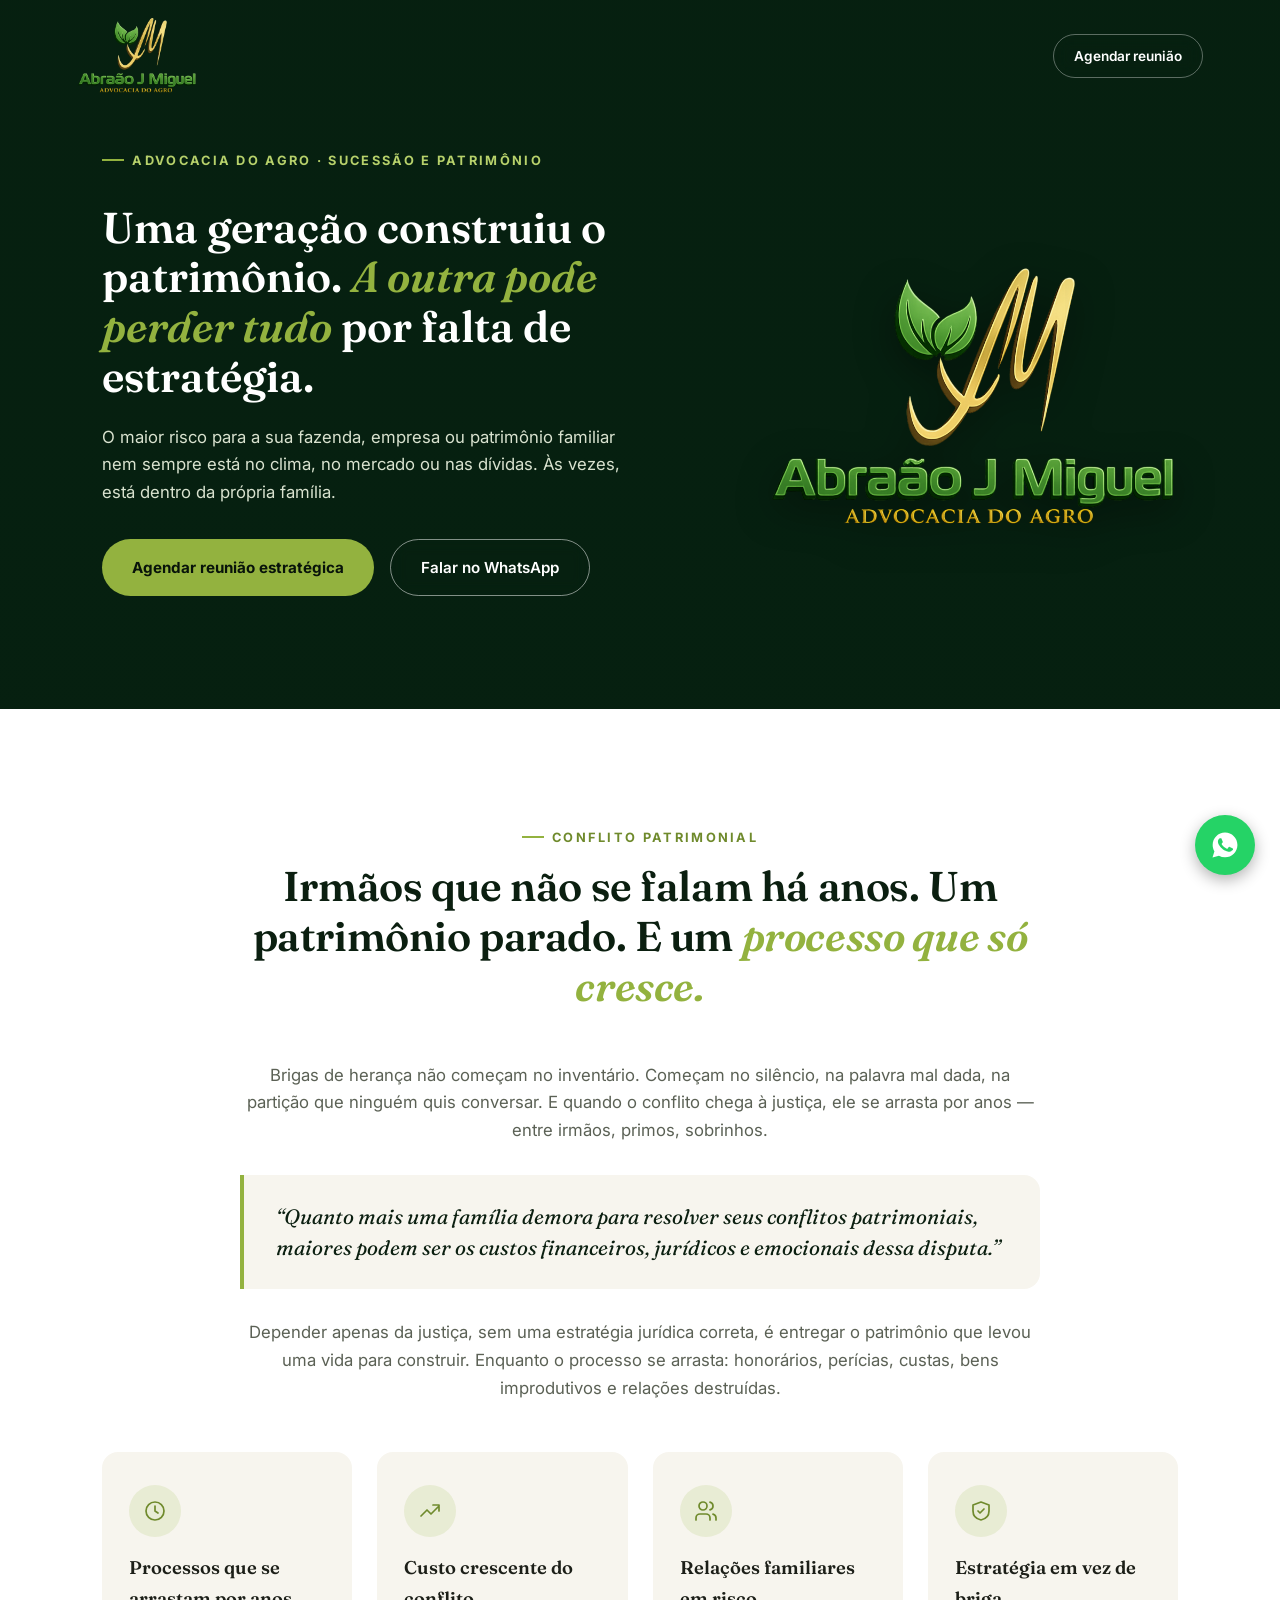
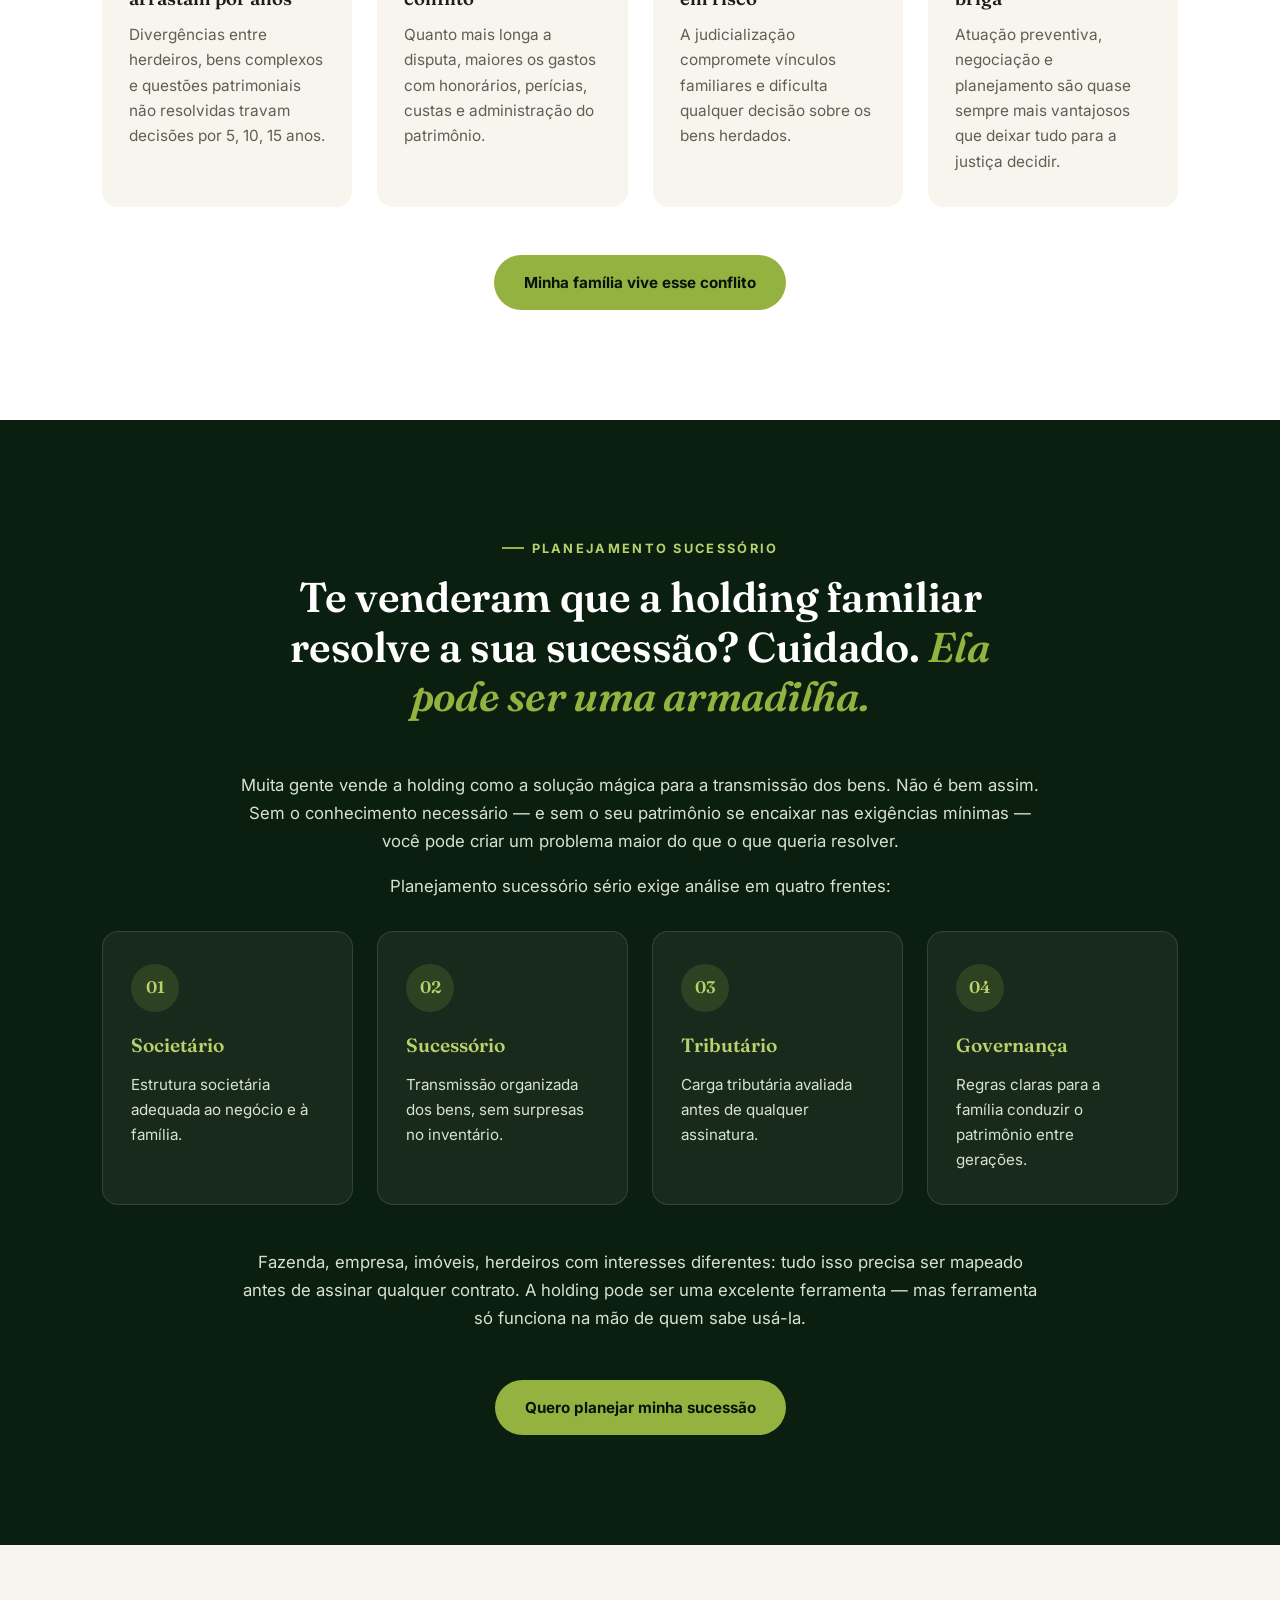
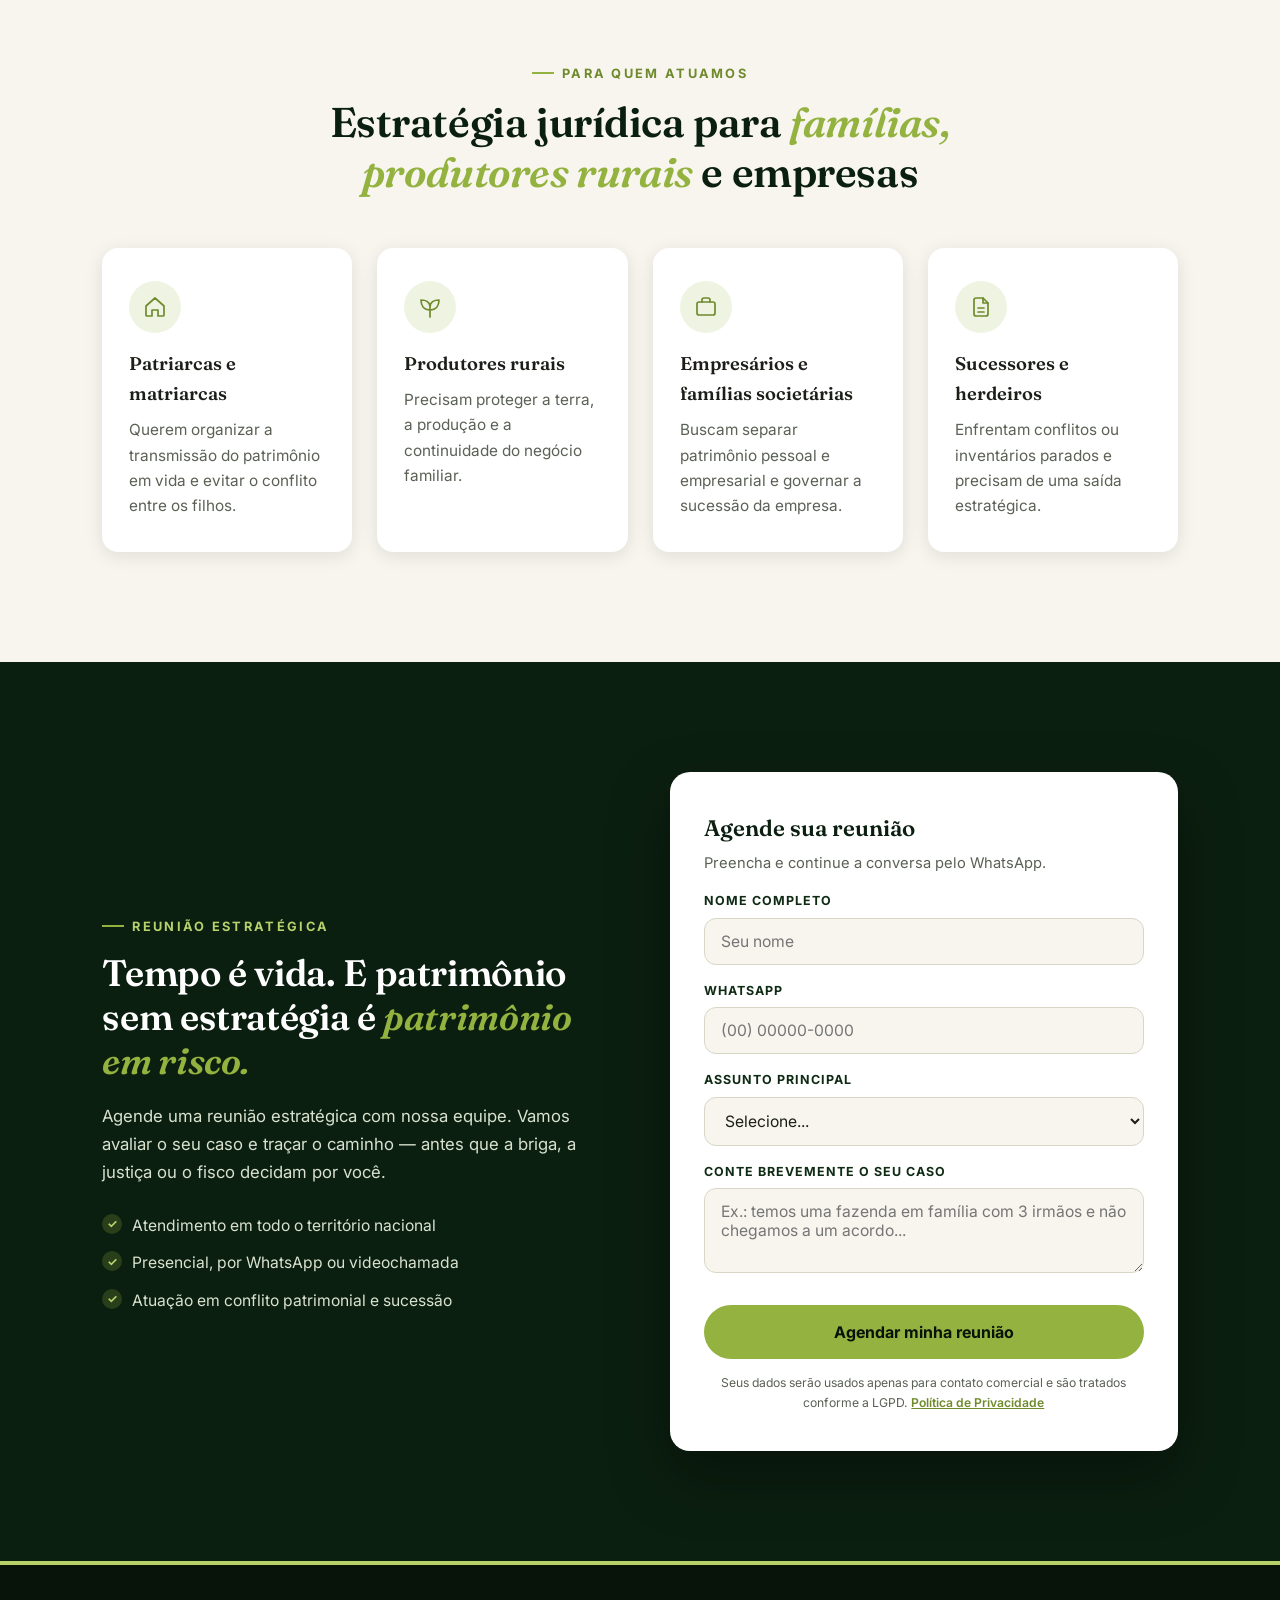
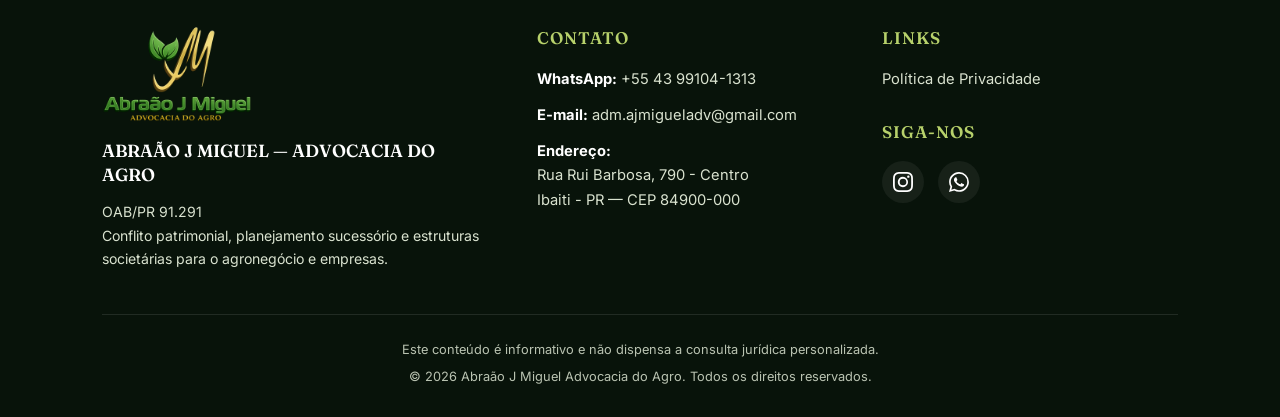
==== index.html @ f582485f "Rename landing.html to index.html" ====
<!DOCTYPE html>
<html lang="pt-BR">

<head>
    <meta charset="UTF-8">
    <meta name="viewport" content="width=device-width, initial-scale=1.0">

    <title>Abraão J Miguel - Advocacia do Agro | Conflito Patrimonial e Planejamento Sucessório</title>

    <meta name="description"
        content="Abraão J Miguel - Advocacia do Agro: conflitos patrimoniais e planejamento sucessório com estratégia jurídica. OAB/PR 91.291. Agende uma reunião: WhatsApp +55 43 99104-1313.">

    <link rel="icon" href="Imagens/Logo.png" type="image/png">

    <!-- Marca a página como "com JS" antes de renderizar (ativa as animações de reveal) -->
    <script>document.documentElement.classList.add('js');</script>

    <!-- Fontes (Fraunces para títulos, Inter para o corpo) -->
    <link rel="preconnect" href="https://fonts.googleapis.com">
    <link rel="preconnect" href="https://fonts.gstatic.com" crossorigin>
    <link
        href="https://fonts.googleapis.com/css2?family=Fraunces:opsz,wght@9..144,400;9..144,500;9..144,600;9..144,700&family=Inter:wght@400;500;600;700&display=swap"
        rel="stylesheet">

    <link rel="stylesheet" href="style-landing.css">

    <!-- TODO (tráfego pago): colar aqui o código do Google Tag Manager / Meta Pixel / Google Ads -->
</head>

<body>

    <!-- ============================================================
         CABEÇALHO — só logo + CTA (sem menu, para não dispersar o lead)
    ============================================================= -->
    <header class="cabecalho-site">
        <img src="Imagens/Logo.png" alt="Logo Abraão J Miguel Advocacia do Agro" class="logo-escritorio">
        <a href="#agendar" class="botao-cabecalho" data-evento="cta_header">Agendar reunião</a>
    </header>


    <!-- ============================================================
         HERO
    ============================================================= -->
    <section class="hero-principal" id="inicio">

        <video class="video-fundo" autoplay muted loop playsinline>
            <source src="Videos/fundo.mp4" type="video/mp4">
        </video>

        <div class="overlay-hero"></div>

        <div class="grade-hero">

            <div class="conteudo-hero revelar">
                <span class="etiqueta-secao">Advocacia do Agro · Sucessão e patrimônio</span>

                <h1>Uma geração construiu o patrimônio. <span class="destaque-oliva">A outra pode perder tudo</span>
                    por falta de estratégia.</h1>

                <p>
                    O maior risco para a sua fazenda, empresa ou patrimônio familiar nem sempre está no clima, no
                    mercado ou nas dívidas. Às vezes, está dentro da própria família.
                </p>

                <div class="botoes-hero">
                    <a href="#agendar" class="botao-principal" data-evento="cta_hero">Agendar reunião estratégica</a>
                    <a href="https://wa.me/5543991041313?text=Ol%C3%A1!%20Quero%20agendar%20uma%20reuni%C3%A3o%20sobre%20planejamento%20patrimonial."
                        class="botao-secundario" target="_blank" rel="noopener noreferrer"
                        data-evento="whatsapp_hero">Falar no WhatsApp</a>
                </div>
            </div>

            <div class="logo-hero-container revelar">
                <img src="Imagens/Logo.png" alt="Logo Abraão J Miguel Advocacia do Agro" class="logo-hero-grande">
            </div>

        </div>

    </section>


    <!-- ============================================================
         SEÇÃO 1 — CONFLITO PATRIMONIAL
    ============================================================= -->
    <section class="secao-conflito" id="conflito">

        <div class="cabecalho-secao revelar">
            <span class="etiqueta-secao">Conflito patrimonial</span>
            <h2>Irmãos que não se falam há anos. Um patrimônio parado. E um <span class="destaque-oliva">processo que só
                    cresce.</span></h2>
        </div>

        <div class="texto-secao revelar">
            <p>
                Brigas de herança não começam no inventário. Começam no silêncio, na palavra mal dada, na partição que
                ninguém quis conversar. E quando o conflito chega à justiça, ele se arrasta por anos — entre irmãos,
                primos, sobrinhos.
            </p>
        </div>

        <blockquote class="citacao-destaque revelar">
            “Quanto mais uma família demora para resolver seus conflitos patrimoniais, maiores podem ser os custos
            financeiros, jurídicos e emocionais dessa disputa.”
        </blockquote>

        <div class="texto-secao revelar">
            <p>
                Depender apenas da justiça, sem uma estratégia jurídica correta, é entregar o patrimônio que levou uma
                vida para construir. Enquanto o processo se arrasta: honorários, perícias, custas, bens improdutivos e
                relações destruídas.
            </p>
        </div>

        <div class="grade-pontos-impacto revelar">

            <div class="ponto-impacto">
                <span class="icone-ponto">
                    <svg viewBox="0 0 24 24" fill="none" stroke="currentColor" stroke-width="1.7" stroke-linecap="round"
                        stroke-linejoin="round">
                        <circle cx="12" cy="12" r="9" />
                        <path d="M12 7v5l3 2" />
                    </svg>
                </span>
                <h3>Processos que se arrastam por anos</h3>
                <p>Divergências entre herdeiros, bens complexos e questões patrimoniais não resolvidas travam decisões
                    por 5, 10, 15 anos.</p>
            </div>

            <div class="ponto-impacto">
                <span class="icone-ponto">
                    <svg viewBox="0 0 24 24" fill="none" stroke="currentColor" stroke-width="1.7" stroke-linecap="round"
                        stroke-linejoin="round">
                        <path d="M3 17 9 11l4 4 8-8M15 6h6v6" />
                    </svg>
                </span>
                <h3>Custo crescente do conflito</h3>
                <p>Quanto mais longa a disputa, maiores os gastos com honorários, perícias, custas e administração do
                    patrimônio.</p>
            </div>

            <div class="ponto-impacto">
                <span class="icone-ponto">
                    <svg viewBox="0 0 24 24" fill="none" stroke="currentColor" stroke-width="1.7" stroke-linecap="round"
                        stroke-linejoin="round">
                        <path d="M16 21v-2a4 4 0 0 0-4-4H6a4 4 0 0 0-4 4v2" />
                        <circle cx="9" cy="7" r="4" />
                        <path d="M22 21v-2a4 4 0 0 0-3-3.87M16 3.13a4 4 0 0 1 0 7.75" />
                    </svg>
                </span>
                <h3>Relações familiares em risco</h3>
                <p>A judicialização compromete vínculos familiares e dificulta qualquer decisão sobre os bens
                    herdados.</p>
            </div>

            <div class="ponto-impacto">
                <span class="icone-ponto">
                    <svg viewBox="0 0 24 24" fill="none" stroke="currentColor" stroke-width="1.7" stroke-linecap="round"
                        stroke-linejoin="round">
                        <path d="M12 3 4 6v6c0 5 3.5 8 8 9 4.5-1 8-4 8-9V6z" />
                        <path d="m9 12 2 2 4-4" />
                    </svg>
                </span>
                <h3>Estratégia em vez de briga</h3>
                <p>Atuação preventiva, negociação e planejamento são quase sempre mais vantajosos que deixar tudo para
                    a justiça decidir.</p>
            </div>

        </div>

        <div class="acao-centralizada revelar">
            <a href="#agendar" class="botao-principal" data-evento="cta_conflito">Minha família vive esse conflito</a>
        </div>

    </section>


    <!-- ============================================================
         SEÇÃO 2 — PLANEJAMENTO SUCESSÓRIO
    ============================================================= -->
    <section class="secao-diferenciais" id="sucessorio">

        <div class="cabecalho-secao revelar">
            <span class="etiqueta-secao">Planejamento sucessório</span>
            <h2>Te venderam que a holding familiar resolve a sua sucessão? Cuidado. <span
                    class="destaque-oliva">Ela pode ser uma armadilha.</span></h2>
        </div>

        <div class="texto-secao revelar">
            <p>
                Muita gente vende a holding como a solução mágica para a transmissão dos bens. Não é bem assim. Sem o
                conhecimento necessário — e sem o seu patrimônio se encaixar nas exigências mínimas — você pode criar
                um problema maior do que o que queria resolver.
            </p>
            <p>Planejamento sucessório sério exige análise em quatro frentes:</p>
        </div>

        <div class="grade-diferenciais revelar">
            <div class="cartao-diferencial">
                <div class="numero-pilar">01</div>
                <h3>Societário</h3>
                <p>Estrutura societária adequada ao negócio e à família.</p>
            </div>
            <div class="cartao-diferencial">
                <div class="numero-pilar">02</div>
                <h3>Sucessório</h3>
                <p>Transmissão organizada dos bens, sem surpresas no inventário.</p>
            </div>
            <div class="cartao-diferencial">
                <div class="numero-pilar">03</div>
                <h3>Tributário</h3>
                <p>Carga tributária avaliada antes de qualquer assinatura.</p>
            </div>
            <div class="cartao-diferencial">
                <div class="numero-pilar">04</div>
                <h3>Governança</h3>
                <p>Regras claras para a família conduzir o patrimônio entre gerações.</p>
            </div>
        </div>

        <p class="fechamento-secao revelar">
            Fazenda, empresa, imóveis, herdeiros com interesses diferentes: tudo isso precisa ser mapeado antes de
            assinar qualquer contrato. A holding pode ser uma excelente ferramenta — mas ferramenta só funciona na mão
            de quem sabe usá-la.
        </p>

        <div class="acao-centralizada revelar">
            <a href="#agendar" class="botao-principal" data-evento="cta_sucessorio">Quero planejar minha sucessão</a>
        </div>

    </section>


    <!-- ============================================================
         SEÇÃO 3 — PARA QUEM ATUAMOS
    ============================================================= -->
    <section class="secao-publico" id="para-quem">

        <div class="cabecalho-secao revelar">
            <span class="etiqueta-secao">Para quem atuamos</span>
            <h2>Estratégia jurídica para <span class="destaque-oliva">famílias, produtores rurais</span> e empresas</h2>
        </div>

        <div class="grade-pontos-impacto revelar" style="margin-top:0">

            <div class="ponto-impacto">
                <span class="icone-ponto">
                    <svg viewBox="0 0 24 24" fill="none" stroke="currentColor" stroke-width="1.7" stroke-linecap="round"
                        stroke-linejoin="round">
                        <path d="m3 11 9-8 9 8v9a1 1 0 0 1-1 1h-5v-6h-6v6H4a1 1 0 0 1-1-1z" />
                    </svg>
                </span>
                <h3>Patriarcas e matriarcas</h3>
                <p>Querem organizar a transmissão do patrimônio em vida e evitar o conflito entre os filhos.</p>
            </div>

            <div class="ponto-impacto">
                <span class="icone-ponto">
                    <svg viewBox="0 0 24 24" fill="none" stroke="currentColor" stroke-width="1.7" stroke-linecap="round"
                        stroke-linejoin="round">
                        <path d="M12 22V12M12 12C12 7 8 5 3 5c0 6 3 10 9 10Zm0 0c0-5 4-7 9-7 0 6-3 10-9 10Z" />
                    </svg>
                </span>
                <h3>Produtores rurais</h3>
                <p>Precisam proteger a terra, a produção e a continuidade do negócio familiar.</p>
            </div>

            <div class="ponto-impacto">
                <span class="icone-ponto">
                    <svg viewBox="0 0 24 24" fill="none" stroke="currentColor" stroke-width="1.7" stroke-linecap="round"
                        stroke-linejoin="round">
                        <rect x="3" y="7" width="18" height="13" rx="2" />
                        <path d="M8 7V5a2 2 0 0 1 2-2h4a2 2 0 0 1 2 2v2" />
                    </svg>
                </span>
                <h3>Empresários e famílias societárias</h3>
                <p>Buscam separar patrimônio pessoal e empresarial e governar a sucessão da empresa.</p>
            </div>

            <div class="ponto-impacto">
                <span class="icone-ponto">
                    <svg viewBox="0 0 24 24" fill="none" stroke="currentColor" stroke-width="1.7" stroke-linecap="round"
                        stroke-linejoin="round">
                        <path d="M14 3H7a2 2 0 0 0-2 2v14a2 2 0 0 0 2 2h10a2 2 0 0 0 2-2V8z" />
                        <path d="M14 3v5h5M9 13h6M9 17h6" />
                    </svg>
                </span>
                <h3>Sucessores e herdeiros</h3>
                <p>Enfrentam conflitos ou inventários parados e precisam de uma saída estratégica.</p>
            </div>

        </div>

    </section>


    <!-- ============================================================
         SEÇÃO 4 — FORMULÁRIO / CTA FINAL
    ============================================================= -->
    <section class="secao-cta-final" id="agendar">

        <div class="grade-contato">

            <div class="texto-contato revelar">
                <span class="etiqueta-secao">Reunião estratégica</span>
                <h2>Tempo é vida. E patrimônio sem estratégia é <span class="destaque-oliva">patrimônio em
                        risco.</span></h2>
                <p>
                    Agende uma reunião estratégica com nossa equipe. Vamos avaliar o seu caso e traçar o caminho —
                    antes que a briga, a justiça ou o fisco decidam por você.
                </p>
                <ul class="lista-garantias">
                    <li>Atendimento em todo o território nacional</li>
                    <li>Presencial, por WhatsApp ou videochamada</li>
                    <li>Atuação em conflito patrimonial e sucessão</li>
                </ul>
            </div>

            <form class="formulario-contato revelar" id="formularioContato" novalidate>
                <h3>Agende sua reunião</h3>
                <p class="subtitulo-form">Preencha e continue a conversa pelo WhatsApp.</p>

                <label for="nome">Nome completo</label>
                <input type="text" id="nome" name="nome" placeholder="Seu nome" autocomplete="name" required>

                <label for="tel">WhatsApp</label>
                <input type="tel" id="tel" name="telefone" placeholder="(00) 00000-0000" autocomplete="tel"
                    inputmode="tel" required>

                <label for="tema">Assunto principal</label>
                <select id="tema" name="tema" required>
                    <option value="">Selecione...</option>
                    <option>Conflito patrimonial / herança</option>
                    <option>Planejamento sucessório</option>
                    <option>Inventário em andamento</option>
                    <option>Holdings e estrutura societária</option>
                    <option>Outro</option>
                </select>

                <label for="msg">Conte brevemente o seu caso</label>
                <textarea id="msg" name="mensagem" rows="3"
                    placeholder="Ex.: temos uma fazenda em família com 3 irmãos e não chegamos a um acordo..."></textarea>

                <button type="submit" class="botao-principal" data-evento="envio_formulario">Agendar minha
                    reunião</button>

                <p class="aviso-lgpd">
                    Seus dados serão usados apenas para contato comercial e são tratados conforme a LGPD.
                    <a href="politica-privacidade.html">Política de Privacidade</a>
                </p>
            </form>

        </div>

    </section>


    <!-- ============================================================
         BOTÃO FLUTUANTE DO WHATSAPP
    ============================================================= -->
    <a href="https://wa.me/5543991041313?text=Ol%C3%A1!%20Quero%20agendar%20uma%20reuni%C3%A3o%20sobre%20planejamento%20patrimonial."
        class="botao-whatsapp-flutuante" aria-label="Falar no WhatsApp" target="_blank" rel="noopener"
        data-evento="whatsapp_flutuante">
        <svg viewBox="0 0 24 24" fill="#ffffff">
            <path
                d="M12.04 2C6.58 2 2.13 6.45 2.13 11.91c0 1.87.52 3.62 1.42 5.12L2 22l5.14-1.5a9.9 9.9 0 0 0 4.9 1.3h.01c5.46 0 9.9-4.45 9.9-9.9C21.96 6.45 17.5 2 12.04 2Zm5.8 14.02c-.24.68-1.4 1.3-1.94 1.38-.5.08-1.12.11-1.8-.11-.42-.13-.96-.31-1.65-.6-2.9-1.25-4.8-4.15-4.94-4.35-.15-.2-1.18-1.57-1.18-3 0-1.42.75-2.11 1.02-2.4.26-.28.57-.35.76-.35.19 0 .38 0 .55.01.18.01.42-.07.65.5.24.6.82 2.06.9 2.2.07.15.12.32.02.51-.1.19-.15.31-.29.48-.15.17-.31.38-.44.51-.15.15-.3.31-.13.6.17.3.77 1.27 1.66 2.06 1.14 1.02 2.1 1.34 2.4 1.49.3.15.48.13.66-.05.18-.19.77-.9.98-1.21.2-.31.41-.26.68-.16.28.1 1.77.83 2.07.99.3.15.5.23.57.36.08.13.08.75-.16 1.44Z" />
        </svg>
    </a>


    <!-- ============================================================
         RODAPÉ — colunas inspiradas no site principal.
         Textos originais da landing page mantidos sem alteração.
    ============================================================= -->
    <footer class="rodape-site">
        <div class="rodape-container">

            <!-- Coluna 1: Marca + texto institucional (conteúdo original) -->
            <div class="rodape-coluna marca-rodape">
                <img src="Imagens/Logo.png" alt="Logo Abraão J Miguel Advocacia do Agro" class="logo-rodape">
                <span class="nome-escritorio">ABRAÃO J MIGUEL — ADVOCACIA DO AGRO</span>
                <p class="direitos">
                    OAB/PR 91.291<br>
                    Conflito patrimonial, planejamento sucessório e estruturas societárias para o agronegócio e
                    empresas.
                </p>
            </div>

            <!-- Coluna 2: Contato -->
            <div class="rodape-coluna contato-rodape">
                <h3 class="titulo-coluna">Contato</h3>
                <ul class="lista-contato">
                    <li>
                        <strong>WhatsApp:</strong>
                        <a href="https://wa.me/5543991041313?text=Ol%C3%A1!%20Quero%20agendar%20uma%20reuni%C3%A3o%20sobre%20planejamento%20patrimonial."
                            target="_blank" rel="noopener">+55 43 99104-1313</a>
                    </li>
                    <li>
                        <strong>E-mail:</strong>
                        <a href="mailto:adm.ajmigueladv@gmail.com">adm.ajmigueladv@gmail.com</a>
                    </li>
                    <li class="endereco-texto">
                        <strong>Endereço:</strong><br>
                        Rua Rui Barbosa, 790 - Centro<br>Ibaiti - PR — CEP 84900-000
                    </li>
                </ul>
            </div>

            <!-- Coluna 3: Links e redes -->
            <div class="rodape-coluna links-redes-rodape">
                <h3 class="titulo-coluna">Links</h3>
                <div class="links-institucionais-rodape">
                    <a href="politica-privacidade.html">Política de Privacidade</a>
                </div>

                <h3 class="titulo-coluna mt-redes">Siga-nos</h3>
                <div class="redes-sociais-rodape">
                    <a href="https://www.instagram.com/abraaojmiguel.solucoesdoagro/" target="_blank" rel="noopener"
                        aria-label="Instagram">
                        <svg xmlns="http://www.w3.org/2000/svg" width="20" height="20" fill="currentColor"
                            viewBox="0 0 16 16">
                            <path
                                d="M8 0C5.829 0 5.556.01 4.703.048 3.85.088 3.269.222 2.76.42a3.9 3.9 0 0 0-1.417.923A3.9 3.9 0 0 0 .42 2.76C.222 3.268.087 3.85.048 4.7.01 5.555 0 5.827 0 8.001c0 2.172.01 2.444.048 3.297.04.852.174 1.433.372 1.942.205.526.478.972.923 1.417.444.445.89.719 1.416.923.51.198 1.09.333 1.942.372C5.555 15.99 5.827 16 8 16s2.444-.01 3.298-.048c.851-.04 1.434-.174 1.943-.372a3.9 3.9 0 0 0 1.416-.923c.445-.445.718-.891.923-1.417.197-.509.332-1.09.372-1.942C15.99 10.445 16 10.173 16 8s-.01-2.445-.048-3.299c-.04-.851-.175-1.433-.372-1.941a3.9 3.9 0 0 0-.923-1.417A3.9 3.9 0 0 0 13.24.42c-.51-.198-1.092-.333-1.943-.372C10.443.01 10.172 0 7.998 0zm-.717 1.442h.718c2.136 0 2.389.007 3.232.046.78.035 1.204.166 1.486.275.373.145.64.319.92.599s.453.546.598.92c.11.281.24.705.275 1.485.039.843.047 1.096.047 3.231s-.008 2.389-.047 3.232c-.035.78-.166 1.203-.275 1.485a2.5 2.5 0 0 1-.599.919c-.28.28-.546.453-.92.598-.28.11-.704.24-1.485.276-.843.038-1.096.047-3.232.047s-2.39-.009-3.233-.047c-.78-.036-1.203-.166-1.485-.276a2.5 2.5 0 0 1-.92-.598 2.5 2.5 0 0 1-.6-.92c-.109-.281-.24-.705-.275-1.485-.038-.843-.046-1.096-.046-3.233s.008-2.388.046-3.231c.036-.78.166-1.204.276-1.486.145-.373.319-.64.599-.92s.546-.453.92-.598c.282-.11.705-.24 1.485-.276.738-.034 1.024-.044 2.515-.045zm4.988 1.328a.96.96 0 1 0 0 1.92.96.96 0 0 0 0-1.92m-4.27 1.122a4.109 4.109 0 1 0 0 8.217 4.109 4.109 0 0 0 0-8.217m0 1.441a2.667 2.667 0 1 1 0 5.334 2.667 2.667 0 0 1 0-5.334" />
                        </svg>
                    </a>
                    <a href="https://wa.me/5543991041313?text=Ol%C3%A1!%20Quero%20agendar%20uma%20reuni%C3%A3o%20sobre%20planejamento%20patrimonial."
                        target="_blank" rel="noopener" aria-label="WhatsApp">
                        <svg xmlns="http://www.w3.org/2000/svg" width="20" height="20" fill="currentColor"
                            viewBox="0 0 16 16">
                            <path
                                d="M13.601 2.326A7.85 7.85 0 0 0 7.994 0C3.627 0 .068 3.558.064 7.926c0 1.399.366 2.76 1.057 3.965L0 16l4.204-1.102a7.9 7.9 0 0 0 3.79.965h.004c4.368 0 7.926-3.558 7.93-7.93A7.9 7.9 0 0 0 13.6 2.326zM7.994 14.521a6.6 6.6 0 0 1-3.356-.92l-.24-.144-2.494.654.666-2.433-.156-.251a6.56 6.56 0 0 1-1.007-3.505c0-3.626 2.957-6.584 6.591-6.584a6.56 6.56 0 0 1 4.66 1.931 6.56 6.56 0 0 1 1.928 4.66c-.004 3.639-2.961 6.592-6.592 6.592m3.615-4.934c-.197-.099-1.17-.578-1.353-.646-.182-.065-.315-.099-.445.099-.133.197-.513.646-.627.775-.114.133-.232.148-.43.05-.197-.1-.836-.308-1.592-.985-.59-.525-.985-1.175-1.103-1.372-.114-.198-.011-.304.088-.403.087-.088.197-.232.296-.346.1-.114.133-.198.198-.33.065-.134.034-.248-.015-.347-.05-.099-.445-1.076-.612-1.47-.16-.389-.323-.335-.445-.34-.114-.007-.247-.007-.38-.007a.73.73 0 0 0-.529.247c-.182.198-.691.677-.691 1.654s.71 1.916.81 2.049c.098.133 1.394 2.132 3.383 2.992.47.205.84.326 1.129.418.475.152.904.129 1.246.08.38-.058 1.171-.48 1.338-.943.164-.464.164-.86.114-.943-.049-.084-.182-.133-.38-.232" />
                        </svg>
                    </a>
                </div>
            </div>

        </div>

        <!-- Faixa inferior: aviso legal original + direitos -->
        <div class="rodape-base">
            <p>Este conteúdo é informativo e não dispensa a consulta jurídica personalizada.</p>
            <p>© 2026 Abraão J Miguel Advocacia do Agro. Todos os direitos reservados.</p>
        </div>
    </footer>


    <script>
        // ------------------------------------------------------------
        // CONFIGURAÇÃO — número do WhatsApp que recebe os leads
        // (formato internacional, só dígitos)
        // ------------------------------------------------------------
        var NUMERO_WHATSAPP = '5543991041313';

        // ------------------------------------------------------------
        // 1. Reveal ao rolar a página
        // ------------------------------------------------------------
        (function () {
            var itens = document.querySelectorAll('.revelar');
            if (!('IntersectionObserver' in window)) {
                itens.forEach(function (el) { el.classList.add('visivel'); });
                return;
            }
            var obs = new IntersectionObserver(function (entradas) {
                entradas.forEach(function (e) {
                    if (e.isIntersecting) {
                        e.target.classList.add('visivel');
                        obs.unobserve(e.target);
                    }
                });
            }, { threshold: 0.12 });
            itens.forEach(function (el) { obs.observe(el); });
        })();

        // ------------------------------------------------------------
        // 2. Máscara do telefone: (00) 00000-0000
        // ------------------------------------------------------------
        var campoTel = document.getElementById('tel');
        campoTel.addEventListener('input', function () {
            var d = this.value.replace(/\D/g, '').slice(0, 11);
            if (d.length > 6) {
                this.value = '(' + d.slice(0, 2) + ') ' + d.slice(2, d.length > 10 ? 7 : 6) + '-' + d.slice(d.length > 10 ? 7 : 6);
            } else if (d.length > 2) {
                this.value = '(' + d.slice(0, 2) + ') ' + d.slice(2);
            } else if (d.length > 0) {
                this.value = '(' + d;
            }
        });

        // ------------------------------------------------------------
        // 3. Envio do formulário → abre o WhatsApp com a mensagem pronta
        //    + evento para o GTM / Pixel (dataLayer)
        // ------------------------------------------------------------
        document.getElementById('formularioContato').addEventListener('submit', function (e) {
            e.preventDefault();

            var nome = document.getElementById('nome').value.trim();
            var tel = campoTel.value.trim();
            var tema = document.getElementById('tema').value;
            var caso = document.getElementById('msg').value.trim();

            if (!nome || tel.replace(/\D/g, '').length < 10 || !tema) {
                alert('Por favor, preencha nome, WhatsApp (com DDD) e o assunto principal.');
                return;
            }

            var texto = 'Olá! Meu nome é ' + nome + '.\n' +
                'Assunto: ' + tema + '.\n' +
                (caso ? 'Meu caso: ' + caso + '\n' : '') +
                'Meu WhatsApp: ' + tel + '\n' +
                'Gostaria de agendar uma reunião estratégica.';

            // Evento de conversão (configure o gatilho "lead_formulario" no GTM)
            window.dataLayer = window.dataLayer || [];
            window.dataLayer.push({ event: 'lead_formulario', assunto: tema });

            window.open('https://wa.me/' + NUMERO_WHATSAPP + '?text=' + encodeURIComponent(texto), '_blank', 'noopener');
        });

        // ------------------------------------------------------------
        // 4. Eventos de clique nos CTAs (data-evento) para o dataLayer
        // ------------------------------------------------------------
        document.querySelectorAll('[data-evento]').forEach(function (el) {
            el.addEventListener('click', function () {
                window.dataLayer = window.dataLayer || [];
                window.dataLayer.push({ event: 'clique_cta', local: el.getAttribute('data-evento') });
            });
        });
    </script>

</body>

</html>
---- style-landing.css ----
/* =======================================================================
   ABRAÃO J MIGUEL ADVOCACIA DO AGRO — LANDING PAGE (TRÁFEGO PAGO)
   Mesmo design system do style.css do site principal:
   verde profundo + oliva, Fraunces nos títulos, Inter no corpo,
   botões em pílula e cards com cantos arredondados.
   Nomes de classe em português, seguindo o padrão do site.
   As fontes são carregadas via <link> no HTML (mais rápido que @import).
======================================================================== */

/* =======================
   PALETA DE CORES
======================= */

:root {
    /* Verdes institucionais */
    --verde-noite: #0b1f10;
    --verde-profundo: #0f2b14;
    --verde-carvao: #08130a;

    /* Acento oliva (assinatura visual) */
    --oliva: #93b23f;
    --oliva-claro: #b7d16b;
    --oliva-escuro: #6f8a2c;

    /* Neutros */
    --creme: #f7f5ee;
    --creme-escuro: #efebdf;
    --branco: #ffffff;
    --texto-principal: #1c1f18;
    --texto-secundario: #5b6155;
    --texto-sobre-verde: #d9e2cf;

    --sombra-card: rgba(15, 30, 15, .10);

    /* Tipografia */
    --fonte-display: 'Fraunces', Georgia, serif;
    --fonte-corpo: 'Inter', 'Segoe UI', sans-serif;
}

/* =======================
   RESET
======================= */

* {
    margin: 0;
    padding: 0;
    box-sizing: border-box;
}

html {
    scroll-behavior: smooth;
}

body {
    font-family: var(--fonte-corpo);
    background: var(--creme);
    color: var(--texto-principal);
    line-height: 1.65;
    overflow-x: hidden;
}

img {
    max-width: 100%;
    display: block;
}

ul {
    list-style: none;
}

a {
    color: inherit;
}

/* Respeita usuários que preferem menos movimento */
@media (prefers-reduced-motion: reduce) {
    * {
        animation-duration: .001ms !important;
        transition-duration: .001ms !important;
        scroll-behavior: auto !important;
    }
}

/* =======================
   UTILITÁRIOS DE SEÇÃO
======================= */

section {
    padding: 110px 8%;
    position: relative;
}

.etiqueta-secao {
    display: inline-flex;
    align-items: center;
    gap: 8px;
    font-size: .8rem;
    font-weight: 700;
    letter-spacing: .18em;
    text-transform: uppercase;
    color: var(--oliva-escuro);
    margin-bottom: 14px;
}

.etiqueta-secao::before {
    content: "";
    width: 22px;
    height: 2px;
    background: var(--oliva);
    display: inline-block;
}

.cabecalho-secao {
    text-align: center;
    max-width: 780px;
    margin: 0 auto 50px;
}

.cabecalho-secao .etiqueta-secao {
    justify-content: center;
}

section h2 {
    font-family: var(--fonte-display);
    font-weight: 600;
    font-size: 2.6rem;
    line-height: 1.2;
    color: var(--verde-noite);
    letter-spacing: -.01em;
}

.destaque-oliva {
    color: var(--oliva);
    font-style: italic;
}

.subtitulo-secao {
    margin-top: 16px;
    color: var(--texto-secundario);
    font-size: 1.08rem;
}

/* Reveal ao rolar — só ativa se o JS rodar (classe .js no <html>) */
.js .revelar {
    opacity: 0;
    transform: translateY(24px);
    transition: opacity .7s ease, transform .7s ease;
}

.js .revelar.visivel {
    opacity: 1;
    transform: translateY(0);
}

/* =======================
   CABEÇALHO (logo + CTA, sem menu para não vazar o tráfego)
======================= */

.cabecalho-site {
    position: absolute;
    top: 0;
    left: 0;
    width: 100%;
    z-index: 1000;
    display: flex;
    justify-content: space-between;
    align-items: center;
    gap: 15px;
    padding: 16px 6%;
    color: var(--branco);
}

.logo-escritorio {
    width: 120px;
    height: auto;
}

.botao-cabecalho {
    display: inline-flex;
    align-items: center;
    gap: 8px;
    border: 1px solid rgba(255, 255, 255, .35);
    color: var(--branco);
    text-decoration: none;
    padding: 10px 20px;
    border-radius: 999px;
    font-size: .85rem;
    font-weight: 600;
    white-space: nowrap;
    transition: .25s;
    backdrop-filter: blur(8px);
}

.botao-cabecalho:hover {
    background: var(--branco);
    color: var(--verde-noite);
    border-color: var(--branco);
}

/* =======================
   BOTÕES
======================= */

.botao-principal {
    display: inline-flex;
    align-items: center;
    justify-content: center;
    gap: 10px;
    background: var(--oliva);
    color: var(--verde-carvao);
    text-decoration: none;
    padding: 15px 30px;
    border-radius: 999px;
    font-family: var(--fonte-corpo);
    font-weight: 700;
    font-size: .95rem;
    transition: .25s;
    border: none;
    cursor: pointer;
}

.botao-principal:hover {
    background: var(--oliva-escuro);
    color: var(--branco);
    transform: translateY(-2px);
}

.botao-secundario {
    display: inline-flex;
    align-items: center;
    gap: 10px;
    background: transparent;
    backdrop-filter: blur(8px);
    color: var(--branco);
    text-decoration: none;
    padding: 15px 30px;
    border-radius: 999px;
    border: 1.5px solid rgba(255, 255, 255, .5);
    font-weight: 600;
    font-size: .95rem;
    transition: .25s;
}

.botao-secundario:hover {
    background: rgba(255, 255, 255, .1);
    border-color: var(--branco);
}

.acao-centralizada {
    text-align: center;
    margin-top: 48px;
}

/* =======================
   HERO
======================= */

.hero-principal {
    position: relative;
    color: var(--branco);
    padding: 110px 8% 0;
    overflow: hidden;
    background: var(--verde-noite);
}

.video-fundo {
    position: absolute;
    inset: 0;
    width: 100%;
    height: 100%;
    object-fit: cover;
    object-position: center;
    z-index: 0;
}

.overlay-hero {
    position: absolute;
    inset: 0;
    background: linear-gradient(rgba(5, 32, 16, .80), rgba(5, 32, 16, .86));
    z-index: 1;
}

.grade-hero {
    display: grid;
    grid-template-columns: 1.2fr .8fr;
    align-items: center;
    gap: 50px;
    max-width: 1300px;
    margin: 3% auto 5%;
    position: relative;
    z-index: 2;
}

.conteudo-hero {
    padding-bottom: 60px;
}

.hero-principal .etiqueta-secao {
    color: var(--oliva-claro);
}

.conteudo-hero h1 {
    font-family: var(--fonte-display);
    font-size: 2.7rem;
    line-height: 1.15;
    font-weight: 600;
    margin: 18px 0 22px;
    max-width: 660px;
}

.conteudo-hero p {
    font-size: 1.05rem;
    color: var(--texto-sobre-verde);
    max-width: 540px;
    margin-bottom: 32px;
}

.botoes-hero {
    display: flex;
    gap: 16px;
    flex-wrap: wrap;
}

.logo-hero-container {
    display: flex;
    justify-content: flex-end;
    align-items: center;
}

.logo-hero-grande {
    width: 100%;
    max-width: 440px;
    height: auto;
    filter: drop-shadow(0 10px 20px rgba(0, 0, 0, .4));
    animation: flutuarLogo 4s ease-in-out infinite;
}

@keyframes flutuarLogo {
    0%, 100% { transform: translateY(0); }
    50% { transform: translateY(-15px); }
}

/* =======================
   SEÇÃO — CONFLITO PATRIMONIAL (fundo branco)
======================= */

.secao-conflito {
    background: var(--branco);
}

.texto-secao {
    max-width: 800px;
    margin: 0 auto 30px;
    text-align: center;
}

.texto-secao p {
    margin-bottom: 18px;
    color: var(--texto-secundario);
    font-size: 1.05rem;
}

.texto-secao p:last-child {
    margin-bottom: 0;
}

.citacao-destaque {
    max-width: 800px;
    margin: 0 auto 30px;
    padding: 26px 32px;
    background: var(--creme);
    border-left: 4px solid var(--oliva);
    border-radius: 0 16px 16px 0;
    font-family: var(--fonte-display);
    font-style: italic;
    font-size: 1.3rem;
    line-height: 1.5;
    color: var(--verde-noite);
}

.grade-pontos-impacto {
    display: grid;
    grid-template-columns: repeat(auto-fit, minmax(240px, 1fr));
    gap: 25px;
    max-width: 1100px;
    margin: 50px auto 0;
}

.ponto-impacto {
    background: var(--creme);
    border-radius: 16px;
    padding: 32px 26px;
    transition: .3s;
    border: 1px solid transparent;
}

.ponto-impacto:hover {
    transform: translateY(-6px);
    border-color: var(--oliva-claro);
    box-shadow: 0 15px 35px var(--sombra-card);
}

.icone-ponto {
    display: flex;
    align-items: center;
    justify-content: center;
    width: 52px;
    height: 52px;
    border-radius: 50%;
    background: rgba(147, 178, 63, .15);
    color: var(--oliva-escuro);
    margin-bottom: 16px;
}

.icone-ponto svg {
    width: 24px;
    height: 24px;
}

.ponto-impacto h3 {
    font-family: var(--fonte-display);
    font-size: 1.15rem;
    font-weight: 600;
    color: var(--texto-principal);
    margin-bottom: 8px;
}

.ponto-impacto p {
    color: var(--texto-secundario);
    font-size: .96rem;
}

/* =======================
   SEÇÃO — PLANEJAMENTO SUCESSÓRIO (fundo verde escuro)
======================= */

.secao-diferenciais {
    background: var(--verde-noite);
    color: var(--branco);
}

.secao-diferenciais .cabecalho-secao h2 {
    color: var(--branco);
}

.secao-diferenciais .etiqueta-secao {
    color: var(--oliva-claro);
}

.secao-diferenciais .texto-secao p {
    color: var(--texto-sobre-verde);
}

.grade-diferenciais {
    display: grid;
    grid-template-columns: repeat(auto-fit, minmax(220px, 1fr));
    gap: 24px;
    max-width: 1100px;
    margin: 0 auto;
}

.cartao-diferencial {
    background: rgba(255, 255, 255, .05);
    border: 1px solid rgba(255, 255, 255, .12);
    border-radius: 16px;
    padding: 32px 28px;
    transition: .3s;
}

.cartao-diferencial:hover {
    background: rgba(255, 255, 255, .09);
    transform: translateY(-5px);
}

.numero-pilar {
    display: flex;
    align-items: center;
    justify-content: center;
    width: 48px;
    height: 48px;
    border-radius: 50%;
    background: rgba(147, 178, 63, .18);
    color: var(--oliva-claro);
    font-family: var(--fonte-display);
    font-weight: 600;
    font-size: 1.05rem;
    margin-bottom: 18px;
}

.cartao-diferencial h3 {
    font-family: var(--fonte-display);
    color: var(--oliva-claro);
    margin-bottom: 10px;
    font-size: 1.2rem;
    font-weight: 600;
}

.cartao-diferencial p {
    color: var(--texto-sobre-verde);
    font-size: .95rem;
}

.fechamento-secao {
    max-width: 800px;
    margin: 44px auto 0;
    text-align: center;
    color: var(--texto-sobre-verde);
    font-size: 1.05rem;
}

/* =======================
   SEÇÃO — PARA QUEM ATUAMOS (fundo creme)
======================= */

.secao-publico {
    background: var(--creme);
}

.secao-publico .ponto-impacto {
    background: var(--branco);
    box-shadow: 0 4px 18px var(--sombra-card);
}

/* =======================
   SEÇÃO — FORMULÁRIO / CTA FINAL (fundo verde escuro)
======================= */

.secao-cta-final {
    background: var(--verde-noite);
    color: var(--branco);
    overflow: hidden;
}

.grade-contato {
    display: grid;
    grid-template-columns: 1fr 1fr;
    gap: 60px;
    align-items: center;
    max-width: 1100px;
    margin: 0 auto;
}

.texto-contato .etiqueta-secao {
    color: var(--oliva-claro);
}

.texto-contato h2 {
    color: var(--branco);
    margin-bottom: 20px;
    font-size: 2.3rem;
}

.texto-contato p {
    color: var(--texto-sobre-verde);
    font-size: 1.05rem;
    margin-bottom: 26px;
}

.lista-garantias {
    display: flex;
    flex-direction: column;
    gap: 12px;
}

.lista-garantias li {
    position: relative;
    padding-left: 30px;
    color: var(--texto-sobre-verde);
    font-size: .98rem;
}

.lista-garantias li::before {
    content: "✓";
    position: absolute;
    left: 0;
    top: 1px;
    width: 20px;
    height: 20px;
    border-radius: 50%;
    background: rgba(147, 178, 63, .22);
    color: var(--oliva-claro);
    font-size: .75rem;
    font-weight: 700;
    display: flex;
    align-items: center;
    justify-content: center;
}

.formulario-contato {
    background: var(--branco);
    border-radius: 20px;
    padding: 38px 34px;
    box-shadow: 0 25px 60px rgba(0, 0, 0, .35);
    color: var(--texto-principal);
}

.formulario-contato h3 {
    font-family: var(--fonte-display);
    font-size: 1.4rem;
    font-weight: 600;
    color: var(--verde-noite);
    margin-bottom: 4px;
}

.formulario-contato .subtitulo-form {
    color: var(--texto-secundario);
    font-size: .92rem;
    margin-bottom: 8px;
}

.formulario-contato label {
    display: block;
    font-size: .78rem;
    font-weight: 700;
    color: var(--verde-profundo);
    margin: 16px 0 6px;
    text-transform: uppercase;
    letter-spacing: .08em;
}

.formulario-contato input,
.formulario-contato select,
.formulario-contato textarea {
    width: 100%;
    padding: 13px 16px;
    border: 1px solid #d9d6c8;
    border-radius: 12px;
    font-family: var(--fonte-corpo);
    font-size: .98rem;
    color: var(--texto-principal);
    background: var(--creme);
    transition: .2s;
}

.formulario-contato textarea {
    resize: vertical;
}

.formulario-contato input:focus,
.formulario-contato select:focus,
.formulario-contato textarea:focus {
    outline: none;
    border-color: var(--oliva);
    box-shadow: 0 0 0 3px rgba(147, 178, 63, .25);
    background: var(--branco);
}

.formulario-contato .botao-principal {
    width: 100%;
    margin-top: 24px;
    padding: 17px;
    font-size: 1rem;
}

.aviso-lgpd {
    font-size: .76rem;
    margin-top: 14px;
    color: var(--texto-secundario);
    text-align: center;
}

.aviso-lgpd a {
    color: var(--oliva-escuro);
    font-weight: 600;
}

/* =======================
   BOTÃO FLUTUANTE DO WHATSAPP
======================= */

.botao-whatsapp-flutuante {
    position: fixed;
    bottom: 25px;
    right: 25px;
    width: 60px;
    height: 60px;
    background: #25D366;
    border-radius: 50%;
    display: flex;
    align-items: center;
    justify-content: center;
    box-shadow: 0 5px 15px rgba(0, 0, 0, .3);
    z-index: 2000;
    transition: .3s;
}

.botao-whatsapp-flutuante:hover {
    transform: scale(1.08);
}

.botao-whatsapp-flutuante svg {
    width: 30px;
    height: 30px;
}

/* =======================
   RODAPÉ (3 colunas + faixa inferior)
======================= */

.rodape-site {
    background: var(--verde-carvao);
    color: var(--branco);
    padding: 60px 8% 30px;
    border-top: 4px solid var(--oliva-claro);
}

.rodape-container {
    max-width: 1200px;
    margin: 0 auto;
    display: grid;
    grid-template-columns: 1.3fr 1fr 1fr;
    gap: 50px;
    align-items: start;
}

.rodape-coluna {
    display: flex;
    flex-direction: column;
    gap: 14px;
}

.titulo-coluna {
    font-family: var(--fonte-display);
    font-size: 1.05rem;
    font-weight: 600;
    color: var(--oliva-claro);
    text-transform: uppercase;
    letter-spacing: 1px;
}

.logo-rodape {
    max-width: 150px;
    height: auto;
}

.marca-rodape .nome-escritorio {
    font-family: var(--fonte-display);
    font-size: 1.1rem;
    font-weight: 600;
    line-height: 1.35;
}

.marca-rodape .direitos {
    font-size: .88rem;
    color: var(--texto-sobre-verde);
    line-height: 1.65;
}

.lista-contato {
    display: flex;
    flex-direction: column;
    gap: 12px;
}

.lista-contato li {
    font-size: .92rem;
    color: var(--texto-sobre-verde);
}

.lista-contato strong {
    color: var(--branco);
}

.lista-contato a,
.links-institucionais-rodape a {
    color: var(--texto-sobre-verde);
    text-decoration: none;
    font-size: .92rem;
    transition: color .3s ease;
}

.lista-contato a:hover,
.links-institucionais-rodape a:hover {
    color: var(--oliva-claro);
    text-decoration: underline;
}

.links-institucionais-rodape {
    display: flex;
    flex-direction: column;
    gap: 8px;
}

.mt-redes {
    margin-top: 14px;
}

.redes-sociais-rodape {
    display: flex;
    gap: 14px;
}

.redes-sociais-rodape a {
    color: var(--branco);
    background: rgba(255, 255, 255, .06);
    width: 42px;
    height: 42px;
    border-radius: 50%;
    display: flex;
    align-items: center;
    justify-content: center;
    transition: .3s;
}

.redes-sociais-rodape a:hover {
    color: var(--oliva-claro);
    background: rgba(255, 255, 255, .12);
    transform: translateY(-3px);
}

.rodape-base {
    max-width: 1200px;
    margin: 44px auto 0;
    padding-top: 24px;
    border-top: 1px solid rgba(255, 255, 255, .1);
    display: flex;
    flex-direction: column;
    align-items: center;
    gap: 6px;
    text-align: center;
}

.rodape-base p {
    font-size: .8rem;
    color: var(--texto-sobre-verde);
    opacity: .85;
}

/* =======================
   RESPONSIVIDADE
======================= */

@media (max-width: 991px) {

    .grade-hero {
        grid-template-columns: 1fr;
        gap: 20px;
        margin-top: 12%;
    }

    .logo-hero-container {
        display: none;
    }

    .conteudo-hero {
        padding-bottom: 40px;
    }

    .grade-contato {
        grid-template-columns: 1fr;
        gap: 44px;
    }

    .rodape-container {
        grid-template-columns: 1fr;
        gap: 38px;
        text-align: center;
    }

    .rodape-coluna {
        align-items: center;
    }

    .redes-sociais-rodape {
        justify-content: center;
    }
}

@media (max-width: 768px) {

    section {
        padding: 64px 6%;
    }

    section h2,
    .texto-contato h2 {
        font-size: 1.85rem;
    }

    .hero-principal {
        padding-top: 90px;
    }

    .conteudo-hero h1 {
        font-size: 2.05rem;
    }

    .botoes-hero {
        flex-direction: column;
    }

    .botoes-hero .botao-principal,
    .botoes-hero .botao-secundario {
        width: 100%;
        justify-content: center;
    }

    .logo-escritorio {
        width: 96px;
    }

    .botao-cabecalho {
        padding: 9px 16px;
        font-size: .8rem;
    }

    .citacao-destaque {
        font-size: 1.1rem;
        padding: 22px 22px;
    }

    .formulario-contato {
        padding: 30px 22px;
    }

    .botao-whatsapp-flutuante {
        width: 52px;
        height: 52px;
        bottom: 18px;
        right: 18px;
    }

    .botao-whatsapp-flutuante svg {
        width: 26px;
        height: 26px;
    }
}
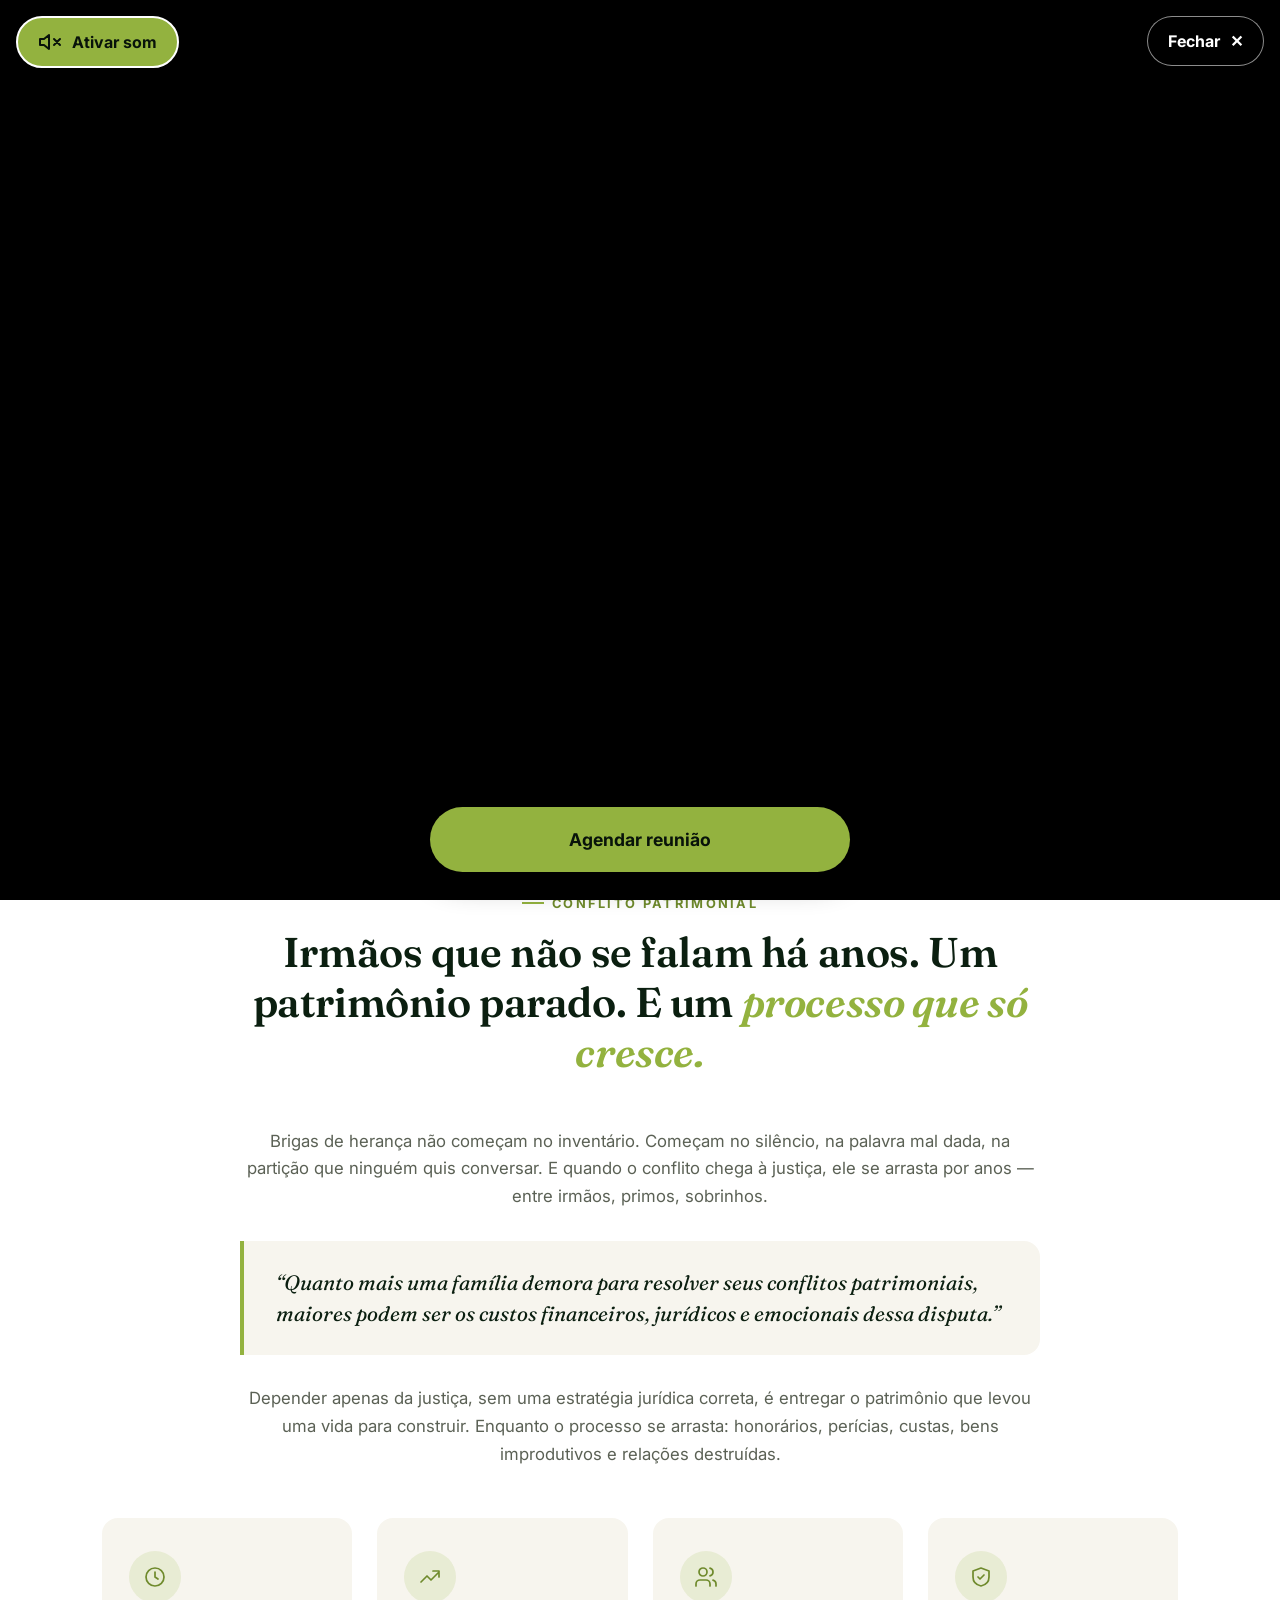
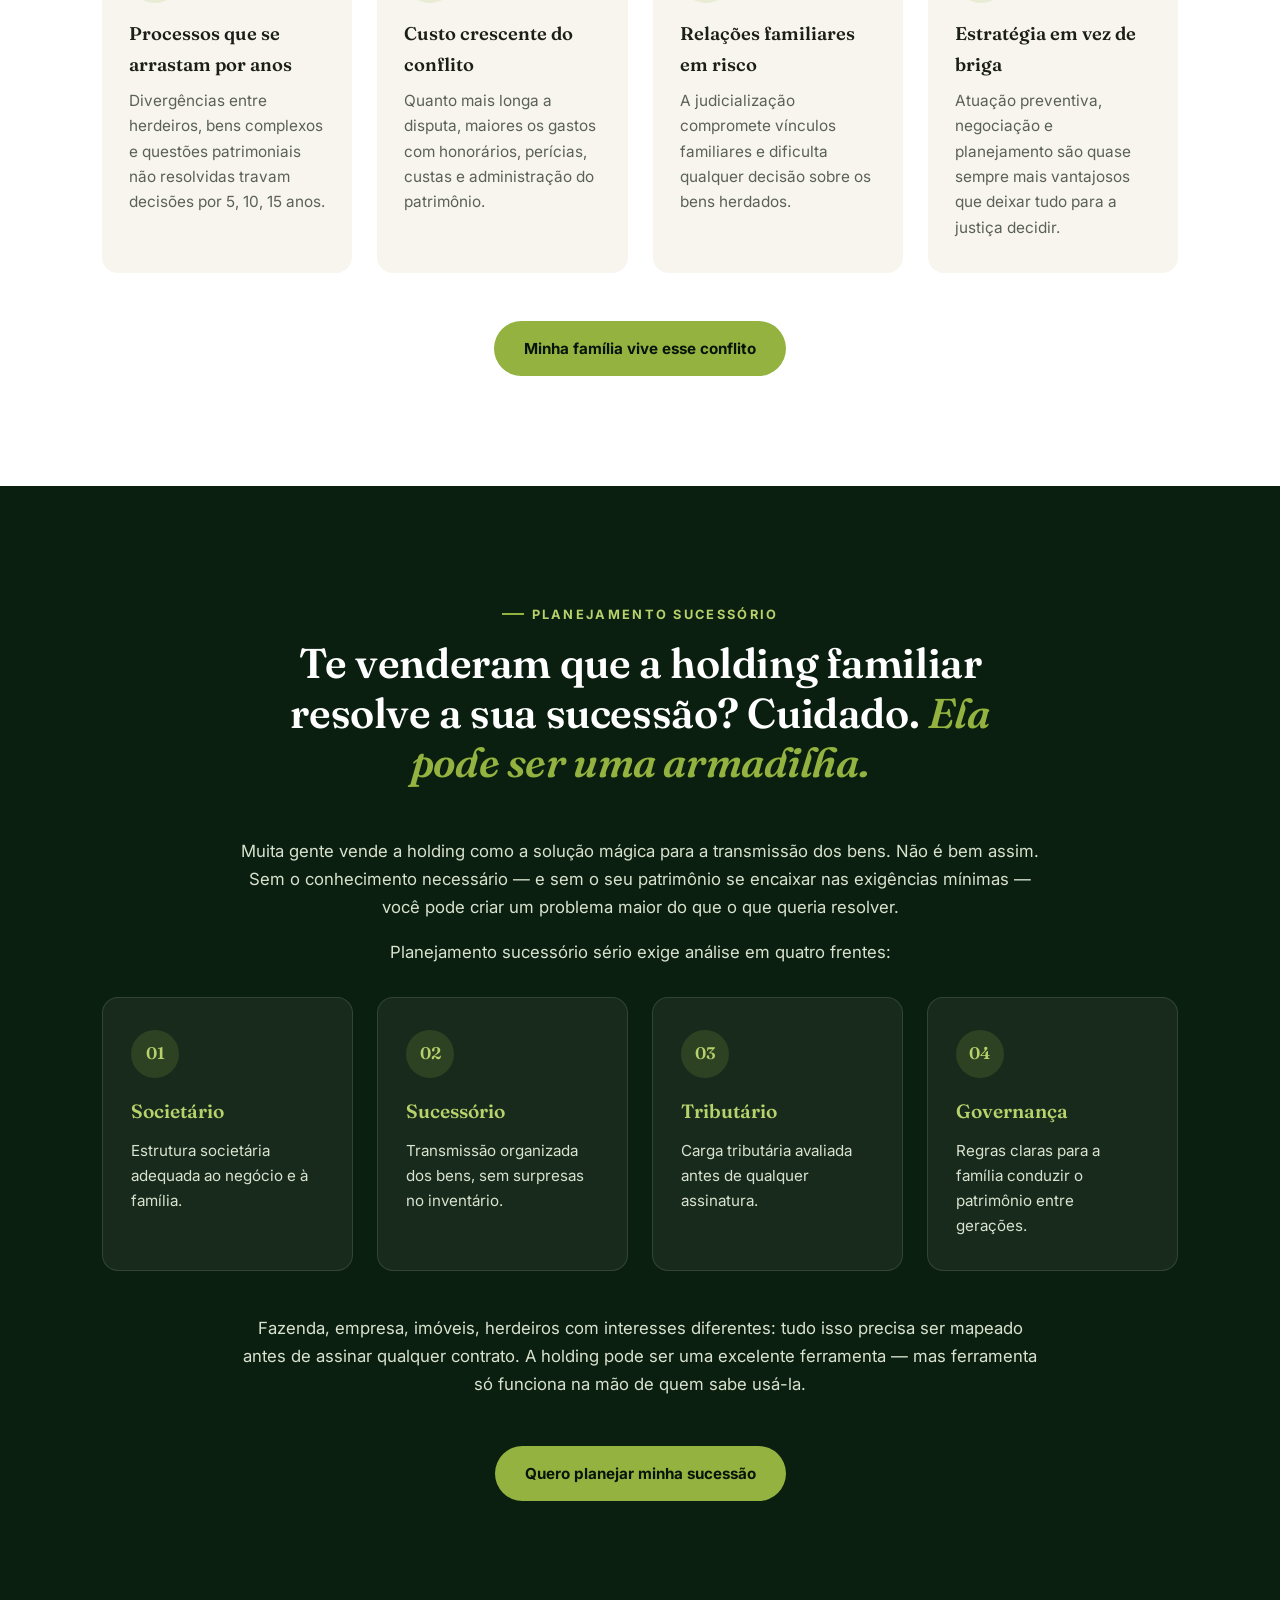
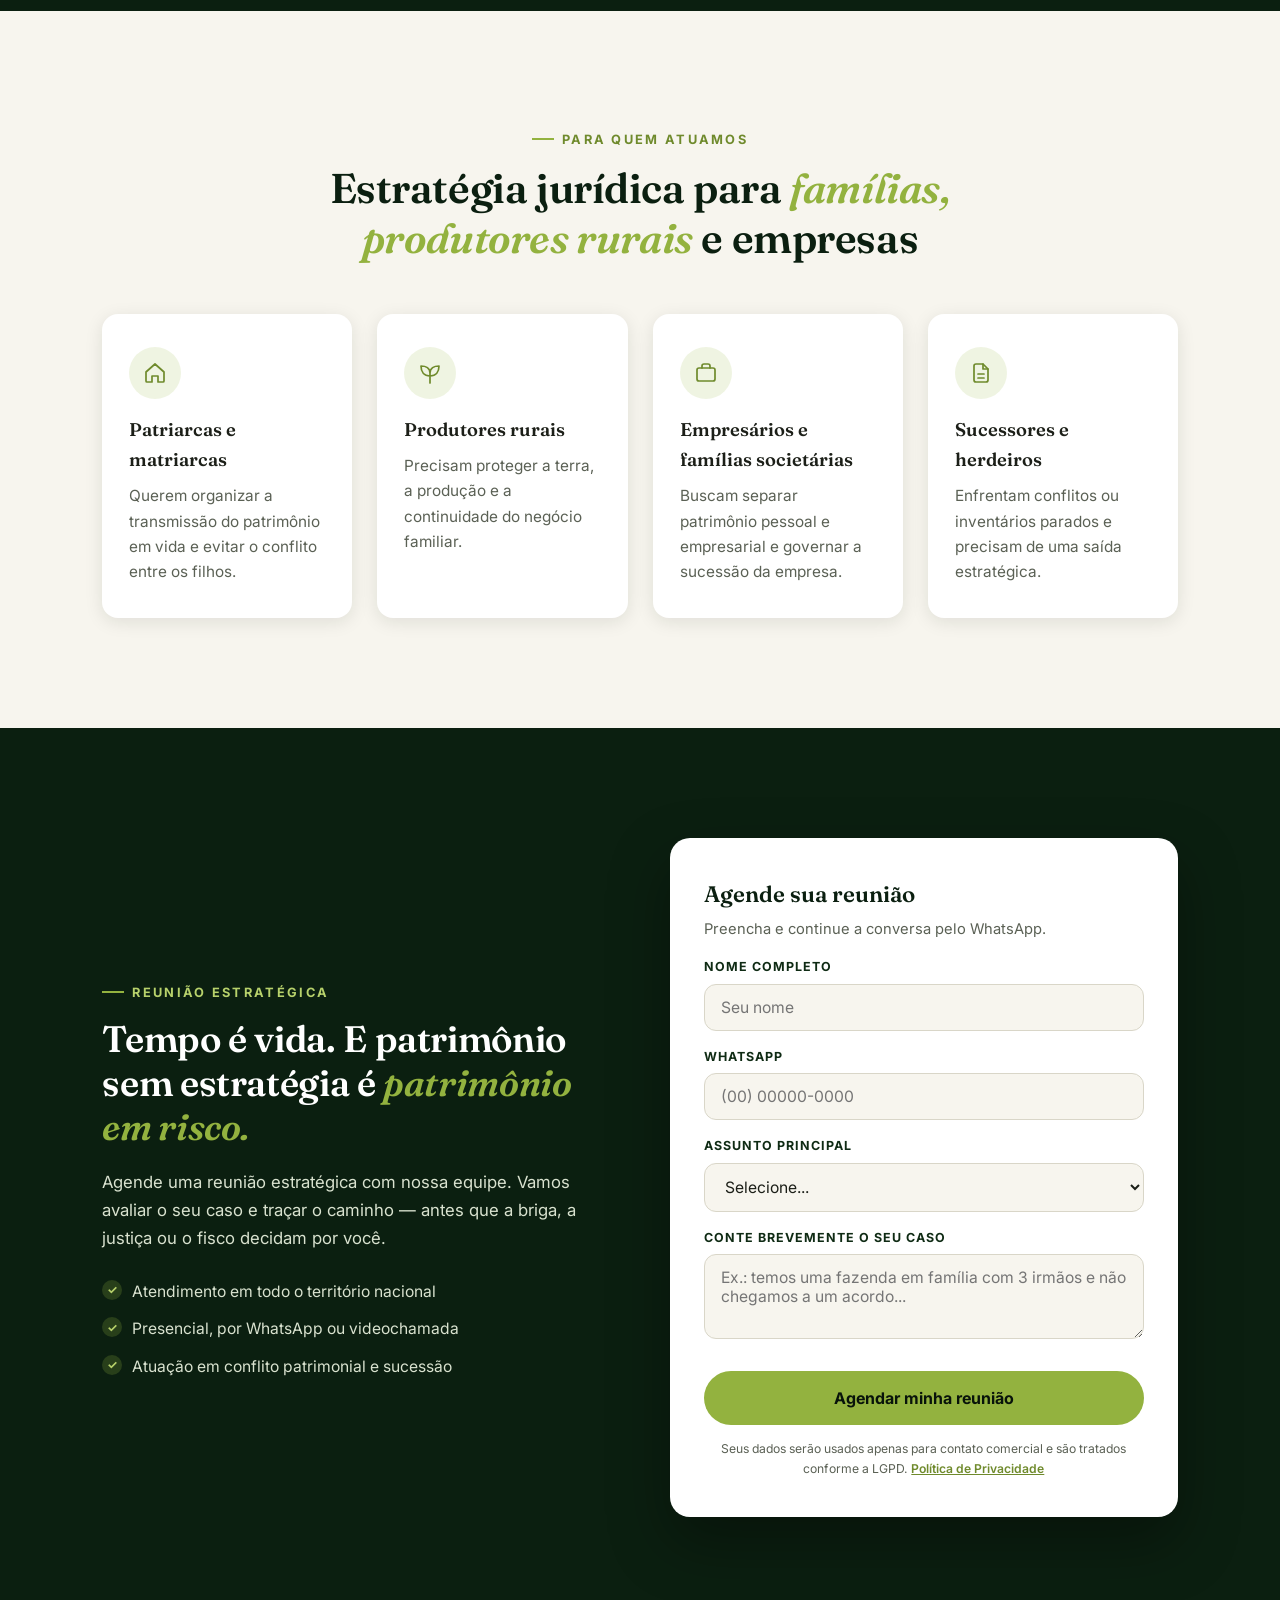
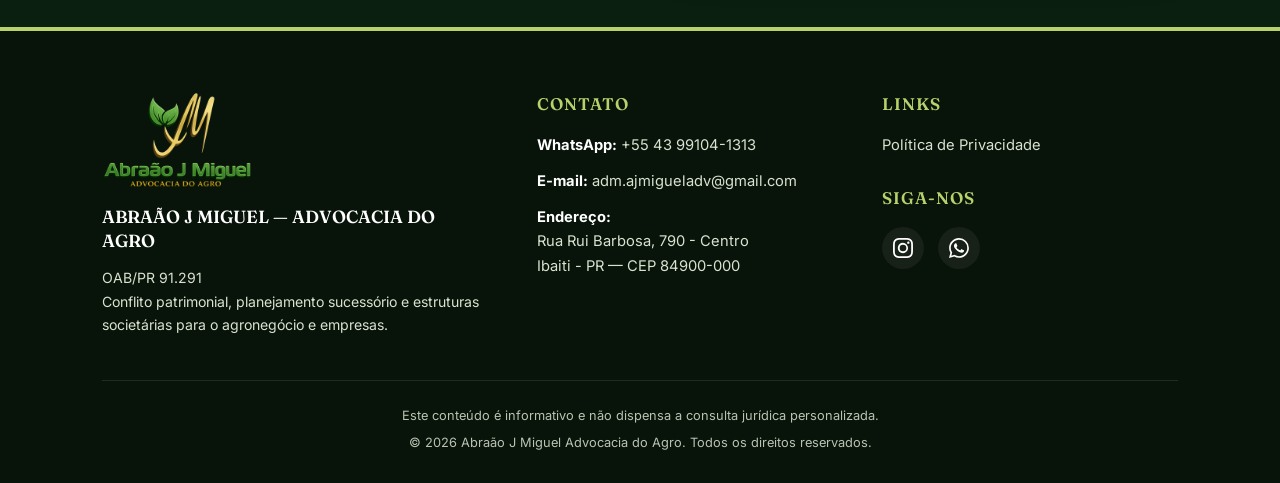
==== commit 7a15a4fe: "ADIÇÃO video de introdução" ====
--- a/index.html
+++ b/index.html
@@ -24,10 +24,83 @@
 
     <link rel="stylesheet" href="style-landing.css">
 
-    <!-- TODO (tráfego pago): colar aqui o código do Google Tag Manager / Meta Pixel / Google Ads -->
+    <!-- ============================================================
+         TRÁFEGO PAGO — COLAR AQUI (dentro do <head>)
+         Google Tag Manager (script), Meta Pixel, Google Ads (gtag.js)
+    ============================================================= -->
+
+    <!-- Meta Pixel Code -->
+    <script>
+        !function (f, b, e, v, n, t, s) {
+            if (f.fbq) return; n = f.fbq = function () {
+                n.callMethod ?
+                    n.callMethod.apply(n, arguments) : n.queue.push(arguments)
+            };
+            if (!f._fbq) f._fbq = n; n.push = n; n.loaded = !0; n.version = '2.0';
+            n.queue = []; t = b.createElement(e); t.async = !0;
+            t.src = v; s = b.getElementsByTagName(e)[0];
+            s.parentNode.insertBefore(t, s)
+        }(window, document, 'script',
+            'https://connect.facebook.net/en_US/fbevents.js');
+        fbq('init', '921227330280781');
+        fbq('track', 'PageView');
+    </script>
+    <noscript><img height="1" width="1" style="display:none"
+            src="https://www.facebook.com/tr?id=921227330280781&ev=PageView&noscript=1" /></noscript>
+    <!-- End Meta Pixel Code -->
+
+    <!-- /FIM DO ESPAÇO DE RASTREAMENTO (HEAD) -->
 </head>
 
 <body>
+
+    <!-- ============================================================
+         TRÁFEGO PAGO — COLAR AQUI (logo após abrir o <body>)
+         Google Tag Manager (noscript)
+    ============================================================= -->
+
+    <!-- /FIM DO ESPAÇO DE RASTREAMENTO (BODY) -->
+
+    <!-- ============================================================
+         VÍDEO DE INTRODUÇÃO — tela cheia ao abrir a página
+         Arquivo: Videos/introducao.mp4
+    ============================================================= -->
+    <div class="intro-video" id="introVideo" role="dialog" aria-modal="true" aria-label="Vídeo de apresentação">
+
+        <!-- Fundo desfocado (só aparece no computador/tablet, onde sobram bordas) -->
+        <video class="intro-fundo" id="introFundo" muted loop playsinline preload="none" aria-hidden="true"
+            tabindex="-1">
+            <source src="Videos/introducao.mp4" type="video/mp4">
+        </video>
+
+        <!-- Vídeo principal -->
+        <video class="intro-principal" id="introPrincipal" playsinline preload="auto">
+            <source src="Videos/introducao.mp4" type="video/mp4">
+        </video>
+
+        <div class="intro-sombra" aria-hidden="true"></div>
+
+        <button type="button" class="intro-som" id="introSom" aria-pressed="false">
+            <svg class="icone-mudo" viewBox="0 0 24 24" fill="none" stroke="currentColor" stroke-width="2"
+                stroke-linecap="round" stroke-linejoin="round" aria-hidden="true">
+                <path d="M11 5 6 9H2v6h4l5 4V5z" />
+                <path d="m22 9-6 6M16 9l6 6" />
+            </svg>
+            <svg class="icone-som" viewBox="0 0 24 24" fill="none" stroke="currentColor" stroke-width="2"
+                stroke-linecap="round" stroke-linejoin="round" aria-hidden="true">
+                <path d="M11 5 6 9H2v6h4l5 4V5z" />
+                <path d="M15.5 8.5a5 5 0 0 1 0 7M19 5a10 10 0 0 1 0 14" />
+            </svg>
+            <span id="introSomTexto">Ativar som</span>
+        </button>
+
+        <button type="button" class="intro-fechar" id="introFechar" aria-label="Fechar vídeo">
+            Fechar <span aria-hidden="true">✕</span>
+        </button>
+
+        <a href="#agendar" class="botao-principal intro-agendar" id="introAgendar"
+            data-evento="cta_video">Agendar reunião</a>
+    </div>
 
     <!-- ============================================================
          CABEÇALHO — só logo + CTA (sem menu, para não dispersar o lead)
@@ -43,7 +116,7 @@
     ============================================================= -->
     <section class="hero-principal" id="inicio">
 
-        <video class="video-fundo" autoplay muted loop playsinline>
+        <video class="video-fundo" autoplay muted loop playsinline preload="metadata" aria-hidden="true">
             <source src="Videos/fundo.mp4" type="video/mp4">
         </video>
 
@@ -67,6 +140,12 @@
                     <a href="https://wa.me/5543991041313?text=Ol%C3%A1!%20Quero%20agendar%20uma%20reuni%C3%A3o%20sobre%20planejamento%20patrimonial."
                         class="botao-secundario" target="_blank" rel="noopener noreferrer"
                         data-evento="whatsapp_hero">Falar no WhatsApp</a>
+                    <button type="button" class="botao-assistir" id="botaoAssistir" data-evento="assistir_video">
+                        <svg viewBox="0 0 24 24" fill="currentColor" aria-hidden="true">
+                            <path d="M8 5v14l11-7z" />
+                        </svg>
+                        Assistir Vídeo
+                    </button>
                 </div>
             </div>
 
@@ -379,9 +458,9 @@
                 <img src="Imagens/Logo.png" alt="Logo Abraão J Miguel Advocacia do Agro" class="logo-rodape">
                 <span class="nome-escritorio">ABRAÃO J MIGUEL — ADVOCACIA DO AGRO</span>
                 <p class="direitos">
-                    OAB/PR 91.291<br>
-                    Conflito patrimonial, planejamento sucessório e estruturas societárias para o agronegócio e
-                    empresas.
+                    <span class="oab-rodape">OAB/PR 91.291</span><br>
+                    <span class="descricao-rodape">Conflito patrimonial, planejamento sucessório e estruturas societárias para o agronegócio e
+                    empresas.</span>
                 </p>
             </div>
 
@@ -443,88 +522,7 @@
     </footer>
 
 
-    <script>
-        // ------------------------------------------------------------
-        // CONFIGURAÇÃO — número do WhatsApp que recebe os leads
-        // (formato internacional, só dígitos)
-        // ------------------------------------------------------------
-        var NUMERO_WHATSAPP = '5543991041313';
-
-        // ------------------------------------------------------------
-        // 1. Reveal ao rolar a página
-        // ------------------------------------------------------------
-        (function () {
-            var itens = document.querySelectorAll('.revelar');
-            if (!('IntersectionObserver' in window)) {
-                itens.forEach(function (el) { el.classList.add('visivel'); });
-                return;
-            }
-            var obs = new IntersectionObserver(function (entradas) {
-                entradas.forEach(function (e) {
-                    if (e.isIntersecting) {
-                        e.target.classList.add('visivel');
-                        obs.unobserve(e.target);
-                    }
-                });
-            }, { threshold: 0.12 });
-            itens.forEach(function (el) { obs.observe(el); });
-        })();
-
-        // ------------------------------------------------------------
-        // 2. Máscara do telefone: (00) 00000-0000
-        // ------------------------------------------------------------
-        var campoTel = document.getElementById('tel');
-        campoTel.addEventListener('input', function () {
-            var d = this.value.replace(/\D/g, '').slice(0, 11);
-            if (d.length > 6) {
-                this.value = '(' + d.slice(0, 2) + ') ' + d.slice(2, d.length > 10 ? 7 : 6) + '-' + d.slice(d.length > 10 ? 7 : 6);
-            } else if (d.length > 2) {
-                this.value = '(' + d.slice(0, 2) + ') ' + d.slice(2);
-            } else if (d.length > 0) {
-                this.value = '(' + d;
-            }
-        });
-
-        // ------------------------------------------------------------
-        // 3. Envio do formulário → abre o WhatsApp com a mensagem pronta
-        //    + evento para o GTM / Pixel (dataLayer)
-        // ------------------------------------------------------------
-        document.getElementById('formularioContato').addEventListener('submit', function (e) {
-            e.preventDefault();
-
-            var nome = document.getElementById('nome').value.trim();
-            var tel = campoTel.value.trim();
-            var tema = document.getElementById('tema').value;
-            var caso = document.getElementById('msg').value.trim();
-
-            if (!nome || tel.replace(/\D/g, '').length < 10 || !tema) {
-                alert('Por favor, preencha nome, WhatsApp (com DDD) e o assunto principal.');
-                return;
-            }
-
-            var texto = 'Olá! Meu nome é ' + nome + '.\n' +
-                'Assunto: ' + tema + '.\n' +
-                (caso ? 'Meu caso: ' + caso + '\n' : '') +
-                'Meu WhatsApp: ' + tel + '\n' +
-                'Gostaria de agendar uma reunião estratégica.';
-
-            // Evento de conversão (configure o gatilho "lead_formulario" no GTM)
-            window.dataLayer = window.dataLayer || [];
-            window.dataLayer.push({ event: 'lead_formulario', assunto: tema });
-
-            window.open('https://wa.me/' + NUMERO_WHATSAPP + '?text=' + encodeURIComponent(texto), '_blank', 'noopener');
-        });
-
-        // ------------------------------------------------------------
-        // 4. Eventos de clique nos CTAs (data-evento) para o dataLayer
-        // ------------------------------------------------------------
-        document.querySelectorAll('[data-evento]').forEach(function (el) {
-            el.addEventListener('click', function () {
-                window.dataLayer = window.dataLayer || [];
-                window.dataLayer.push({ event: 'clique_cta', local: el.getAttribute('data-evento') });
-            });
-        });
-    </script>
+    <script src="landing.js"></script>
 
 </body>
 
--- a/style-landing.css
+++ b/style-landing.css
@@ -260,7 +260,7 @@
     color: var(--branco);
     padding: 110px 8% 0;
     overflow: hidden;
-    background: var(--verde-noite);
+    background: radial-gradient(circle at 75% 40%, #1b4a25 0%, var(--verde-noite) 62%);
 }
 
 .video-fundo {
@@ -924,4 +924,336 @@
         width: 26px;
         height: 26px;
     }
-}
+
+    /* ---- Rodapé compacto no celular ----
+       Fica só: nome + OAB, ícones de redes, link de privacidade e aviso legal.
+       Para exibir algo de volta, remova a regra correspondente abaixo. */
+    .rodape-site {
+        padding: 32px 6% 22px;
+    }
+
+    .rodape-container {
+        gap: 16px;
+    }
+
+    .logo-rodape,
+    .contato-rodape,
+    .descricao-rodape,
+    .rodape-site .titulo-coluna,
+    .marca-rodape .direitos br {
+        display: none;
+    }
+
+    .rodape-coluna {
+        gap: 6px;
+    }
+
+    .marca-rodape .nome-escritorio {
+        font-size: 1rem;
+    }
+
+    .oab-rodape {
+        font-size: .85rem;
+    }
+
+    .links-redes-rodape {
+        gap: 12px;
+    }
+
+    .redes-sociais-rodape a {
+        width: 38px;
+        height: 38px;
+    }
+
+    .rodape-base {
+        margin-top: 20px;
+        padding-top: 16px;
+        gap: 4px;
+    }
+
+    .rodape-base p {
+        font-size: .72rem;
+    }
+}
+
+/* =======================
+   PÁGINA DE POLÍTICA DE PRIVACIDADE
+======================= */
+
+.cabecalho-interno {
+    position: relative;
+    background: var(--verde-noite);
+}
+
+.pagina-politica {
+    background: var(--creme);
+    padding: 70px 8% 90px;
+}
+
+.conteudo-politica {
+    max-width: 820px;
+    margin: 0 auto;
+    background: var(--branco);
+    border-radius: 20px;
+    padding: 50px 48px;
+    box-shadow: 0 10px 35px var(--sombra-card);
+}
+
+.conteudo-politica h1 {
+    font-family: var(--fonte-display);
+    font-weight: 600;
+    font-size: 2.2rem;
+    line-height: 1.2;
+    color: var(--verde-noite);
+    margin-bottom: 8px;
+}
+
+.conteudo-politica .atualizacao {
+    color: var(--texto-secundario);
+    font-size: .88rem;
+    margin-bottom: 28px;
+}
+
+.conteudo-politica h2 {
+    font-size: 1.3rem;
+    margin: 34px 0 10px;
+    color: var(--verde-profundo);
+}
+
+.conteudo-politica p,
+.conteudo-politica li {
+    color: var(--texto-secundario);
+    font-size: 1rem;
+}
+
+.conteudo-politica p {
+    margin-bottom: 12px;
+}
+
+.conteudo-politica ul {
+    margin: 0 0 12px 0;
+    padding-left: 22px;
+    list-style: disc;
+}
+
+.conteudo-politica li {
+    margin-bottom: 6px;
+}
+
+.conteudo-politica a {
+    color: var(--oliva-escuro);
+    font-weight: 600;
+}
+
+@media (max-width: 768px) {
+    .pagina-politica {
+        padding: 36px 5% 60px;
+    }
+
+    .conteudo-politica {
+        padding: 32px 22px;
+    }
+
+    .conteudo-politica h1 {
+        font-size: 1.7rem;
+    }
+}
+
+
+/* =======================
+   VÍDEO DE INTRODUÇÃO (tela cheia)
+======================= */
+
+body.sem-rolagem {
+    overflow: hidden;
+}
+
+.intro-video {
+    position: fixed;
+    inset: 0;
+    z-index: 5000;
+    background: #000;
+    display: none;
+    align-items: center;
+    justify-content: center;
+}
+
+.intro-video.aberto {
+    display: flex;
+}
+
+/* Fundo desfocado que preenche as laterais no computador */
+.intro-fundo {
+    display: none;
+    position: absolute;
+    inset: -40px;
+    width: calc(100% + 80px);
+    height: calc(100% + 80px);
+    object-fit: cover;
+    filter: blur(28px) brightness(.55);
+}
+
+.intro-video.com-fundo .intro-fundo {
+    display: block;
+}
+
+.intro-principal {
+    position: relative;
+    z-index: 1;
+    width: 100%;
+    height: 100%;
+    object-fit: contain;
+    background: transparent;
+}
+
+/* Escurece topo e base para os botões ficarem legíveis */
+.intro-sombra {
+    position: absolute;
+    inset: 0;
+    z-index: 2;
+    pointer-events: none;
+    background:
+        linear-gradient(to bottom, rgba(0, 0, 0, .55) 0, rgba(0, 0, 0, 0) 22%),
+        linear-gradient(to top, rgba(0, 0, 0, .65) 0, rgba(0, 0, 0, 0) 28%);
+}
+
+.intro-fechar,
+.intro-som {
+    position: absolute;
+    z-index: 3;
+    top: calc(16px + env(safe-area-inset-top, 0px));
+    display: inline-flex;
+    align-items: center;
+    gap: 10px;
+    min-height: 50px;
+    padding: 12px 20px;
+    border-radius: 999px;
+    font-family: var(--fonte-corpo);
+    font-weight: 700;
+    font-size: 1rem;
+    cursor: pointer;
+    transition: .2s;
+}
+
+.intro-fechar {
+    right: 16px;
+    background: rgba(0, 0, 0, .6);
+    color: var(--branco);
+    border: 1.5px solid rgba(255, 255, 255, .55);
+    backdrop-filter: blur(8px);
+}
+
+.intro-fechar:hover {
+    background: var(--branco);
+    color: var(--verde-noite);
+}
+
+.intro-som {
+    left: 16px;
+    background: var(--oliva);
+    color: var(--verde-carvao);
+    border: 2px solid var(--branco);
+    box-shadow: 0 0 0 0 rgba(147, 178, 63, .7);
+    animation: pulsarSom 1.6s infinite;
+}
+
+.intro-som svg {
+    width: 24px;
+    height: 24px;
+}
+
+.intro-som .icone-som {
+    display: none;
+}
+
+/* Som ligado: botão branco, sem pulsar */
+.intro-som.ligado {
+    background: var(--branco);
+    color: var(--verde-noite);
+    animation: none;
+}
+
+.intro-som.ligado .icone-mudo {
+    display: none;
+}
+
+.intro-som.ligado .icone-som {
+    display: block;
+}
+
+@keyframes pulsarSom {
+    0% { box-shadow: 0 0 0 0 rgba(147, 178, 63, .75); }
+    70% { box-shadow: 0 0 0 16px rgba(147, 178, 63, 0); }
+    100% { box-shadow: 0 0 0 0 rgba(147, 178, 63, 0); }
+}
+
+.intro-agendar {
+    position: absolute;
+    z-index: 3;
+    left: 50%;
+    transform: translateX(-50%);
+    bottom: calc(28px + env(safe-area-inset-bottom, 0px));
+    width: min(90%, 420px);
+    padding: 18px 28px;
+    font-size: 1.1rem;
+    box-shadow: 0 10px 30px rgba(0, 0, 0, .45);
+}
+
+.intro-agendar:hover {
+    transform: translateX(-50%) translateY(-2px);
+}
+
+@media (max-width: 480px) {
+    .intro-fechar,
+    .intro-som {
+        font-size: .9rem;
+        padding: 11px 16px;
+        gap: 8px;
+    }
+
+    .intro-fechar {
+        right: 12px;
+    }
+
+    .intro-som {
+        left: 12px;
+    }
+}
+
+/* =======================
+   BOTÃO "ASSISTIR VÍDEO" (hero)
+======================= */
+
+.botao-assistir {
+    display: inline-flex;
+    align-items: center;
+    justify-content: center;
+    gap: 10px;
+    background: var(--branco);
+    color: var(--verde-noite);
+    border: none;
+    border-radius: 999px;
+    padding: 15px 30px;
+    font-family: var(--fonte-corpo);
+    font-weight: 700;
+    font-size: .95rem;
+    letter-spacing: .04em;
+    cursor: pointer;
+    transition: .25s;
+}
+
+.botao-assistir svg {
+    width: 20px;
+    height: 20px;
+}
+
+.botao-assistir:hover {
+    background: var(--oliva-claro);
+    transform: translateY(-2px);
+}
+
+@media (max-width: 768px) {
+    .botoes-hero .botao-assistir {
+        width: 100%;
+    }
+}
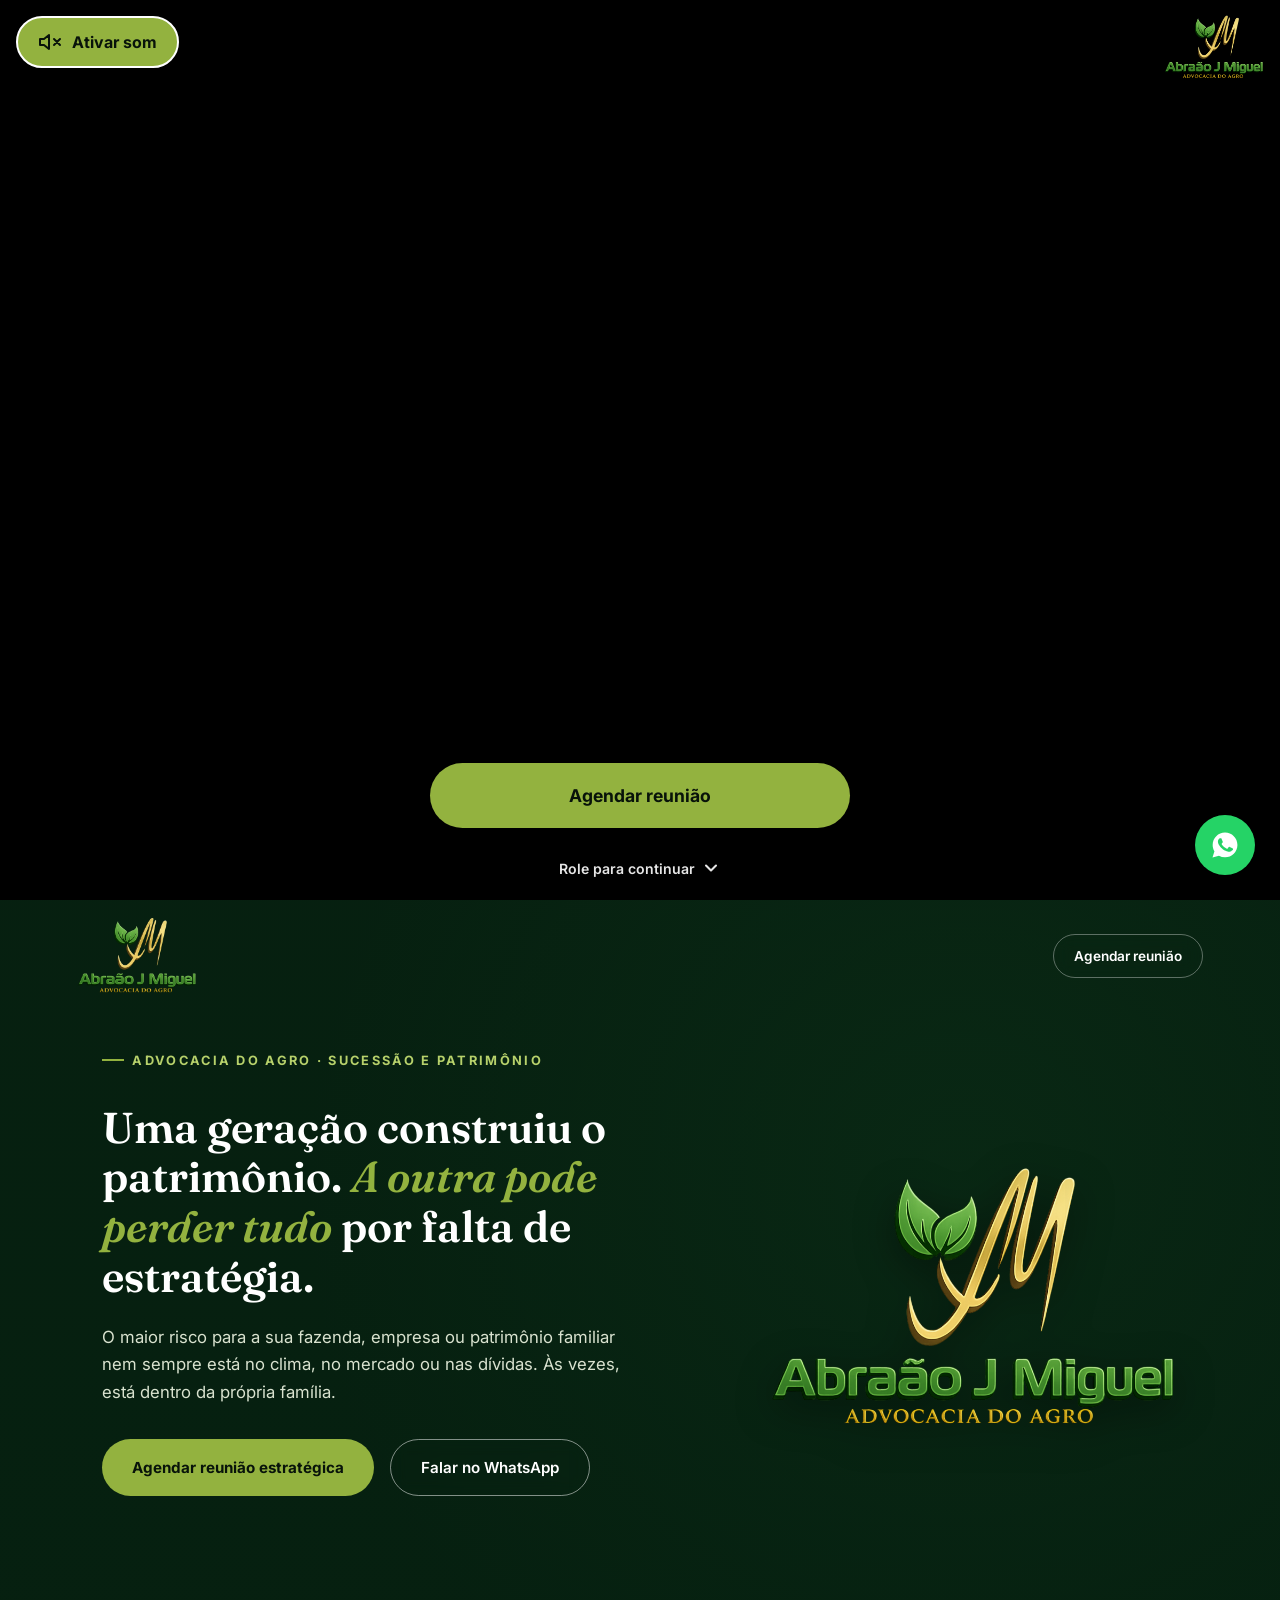
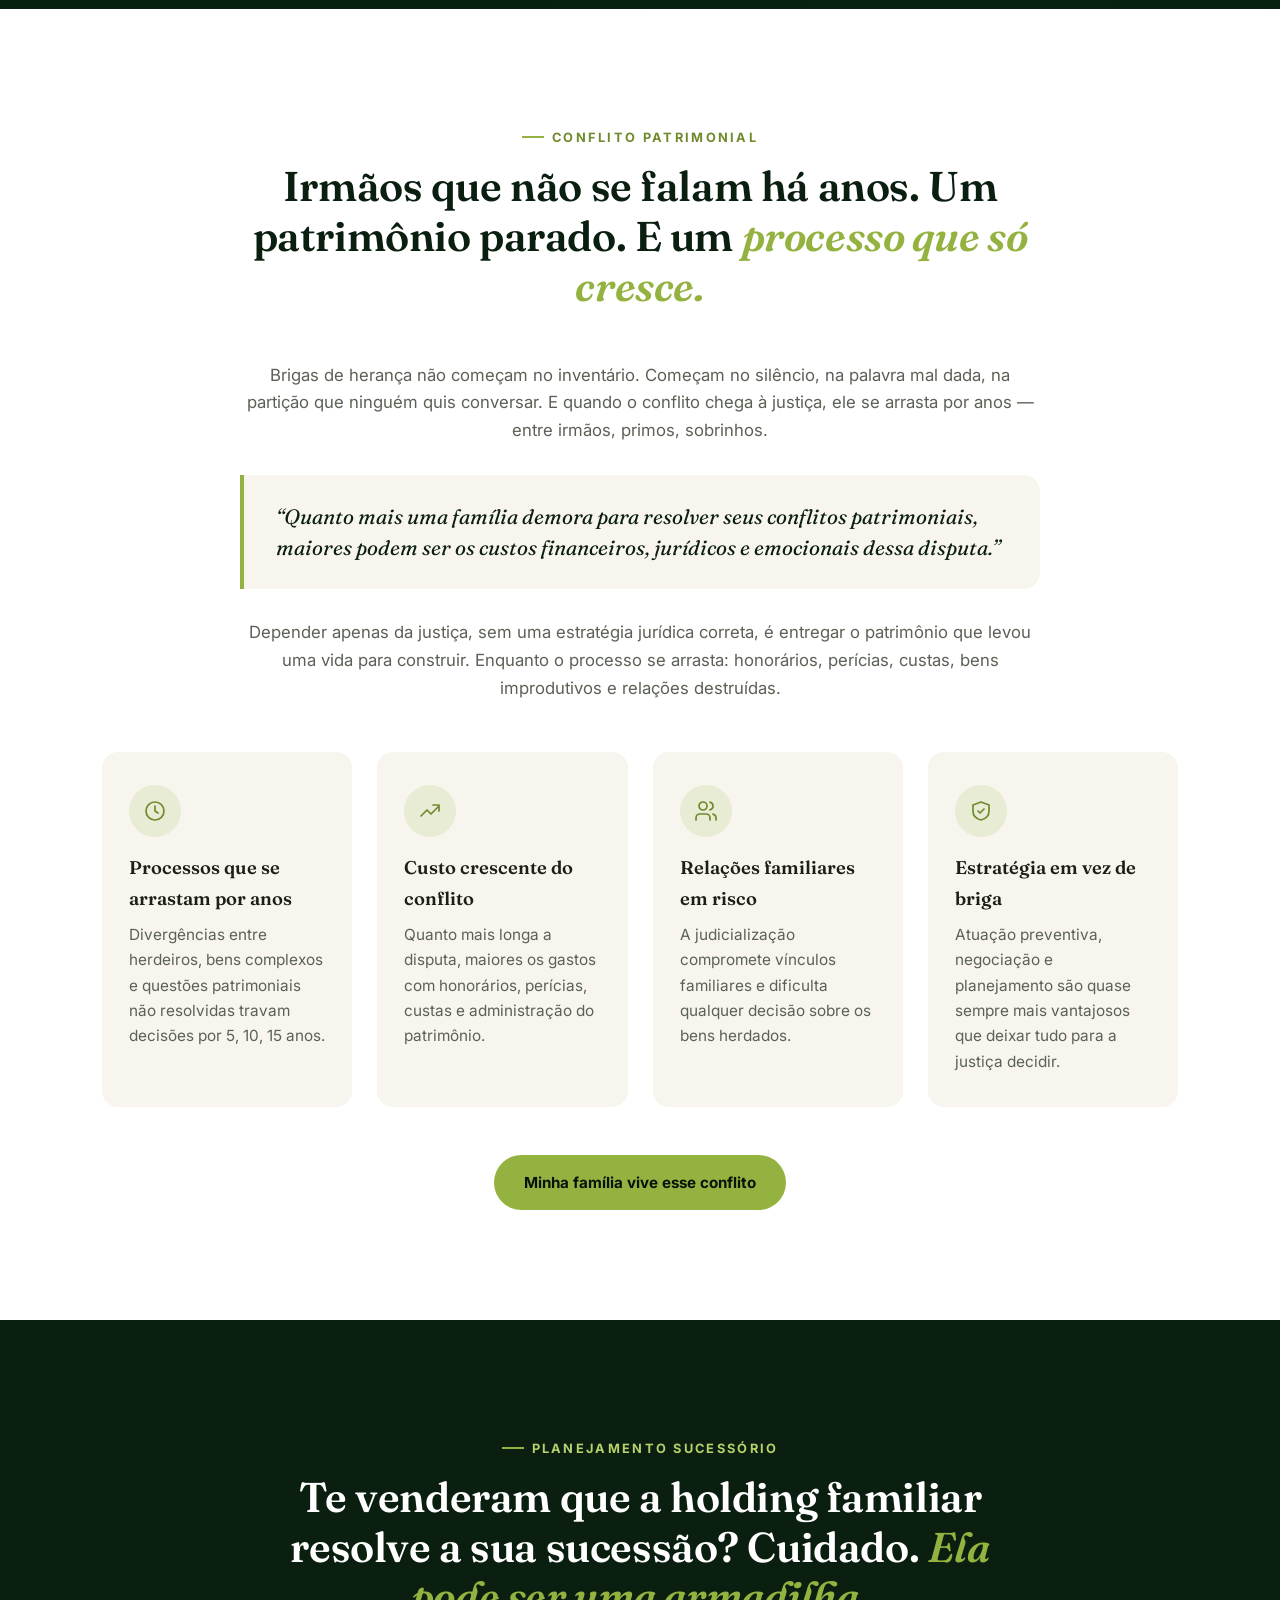
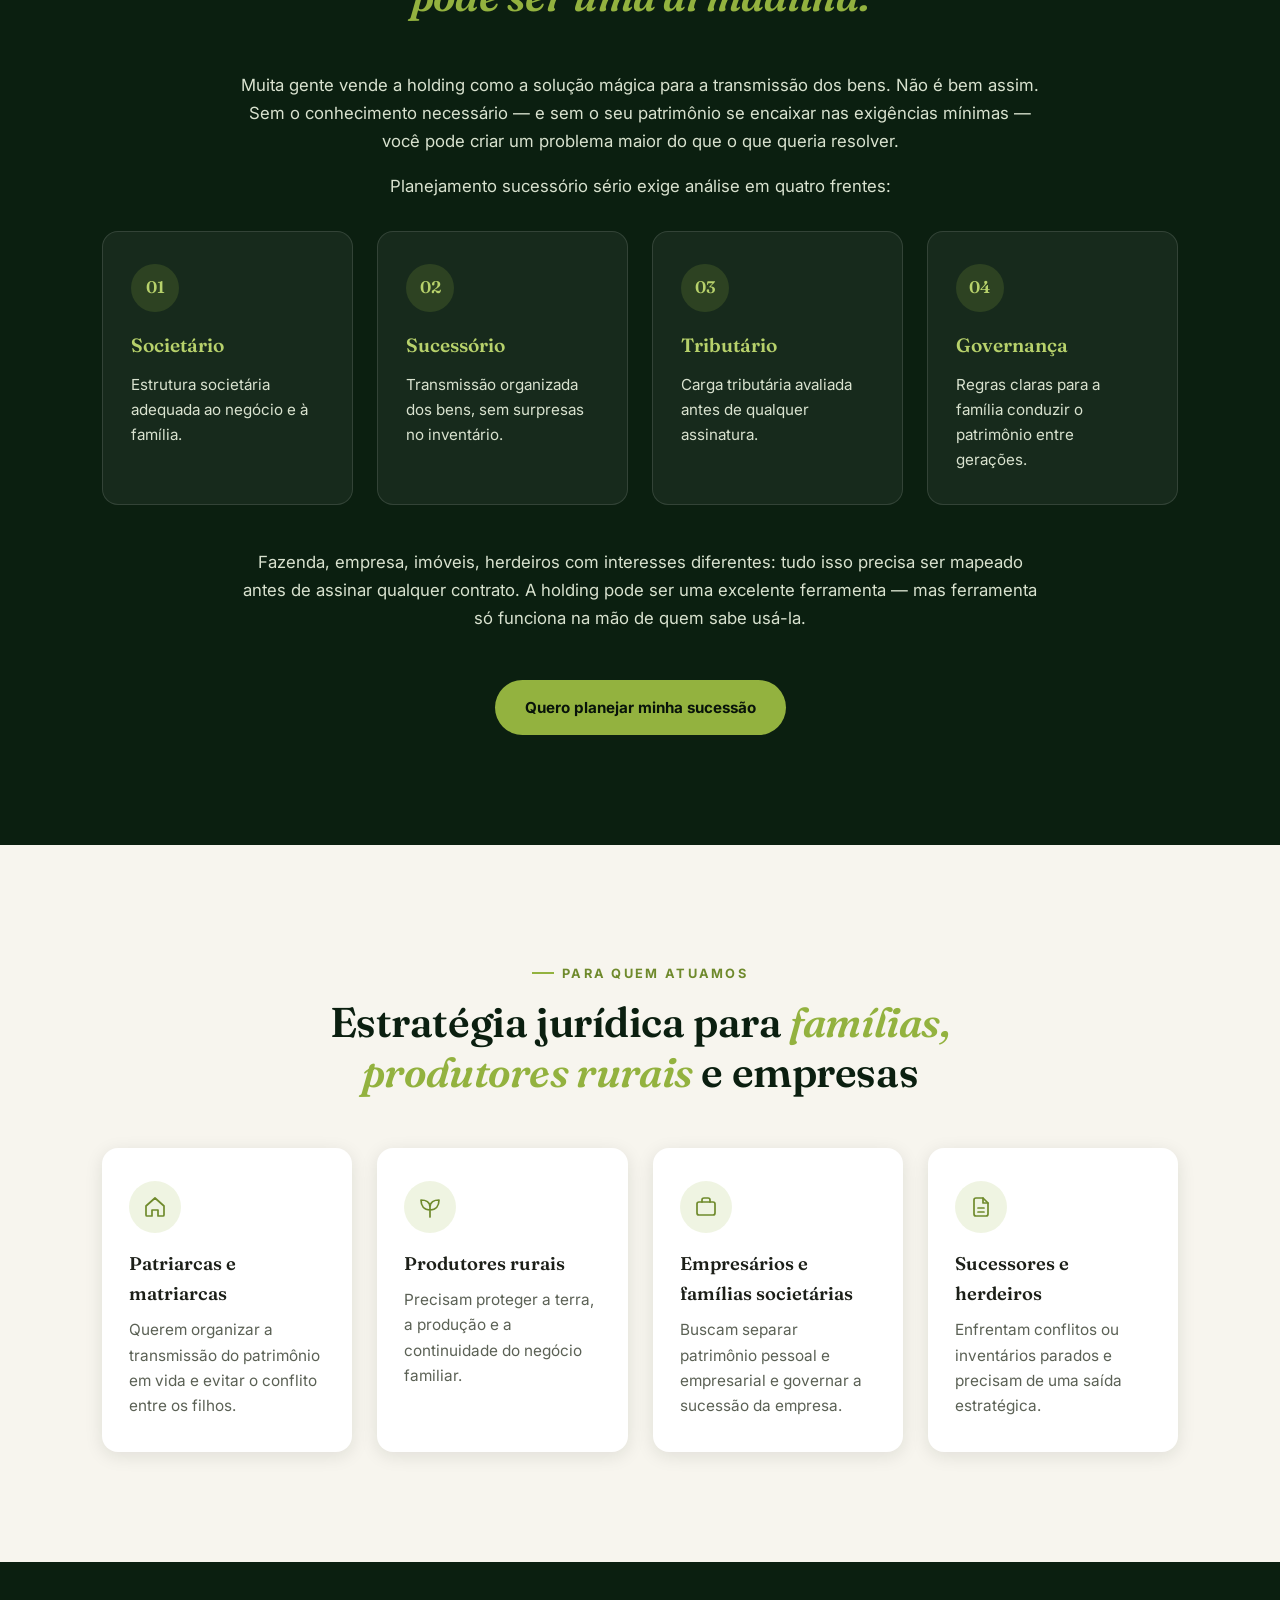
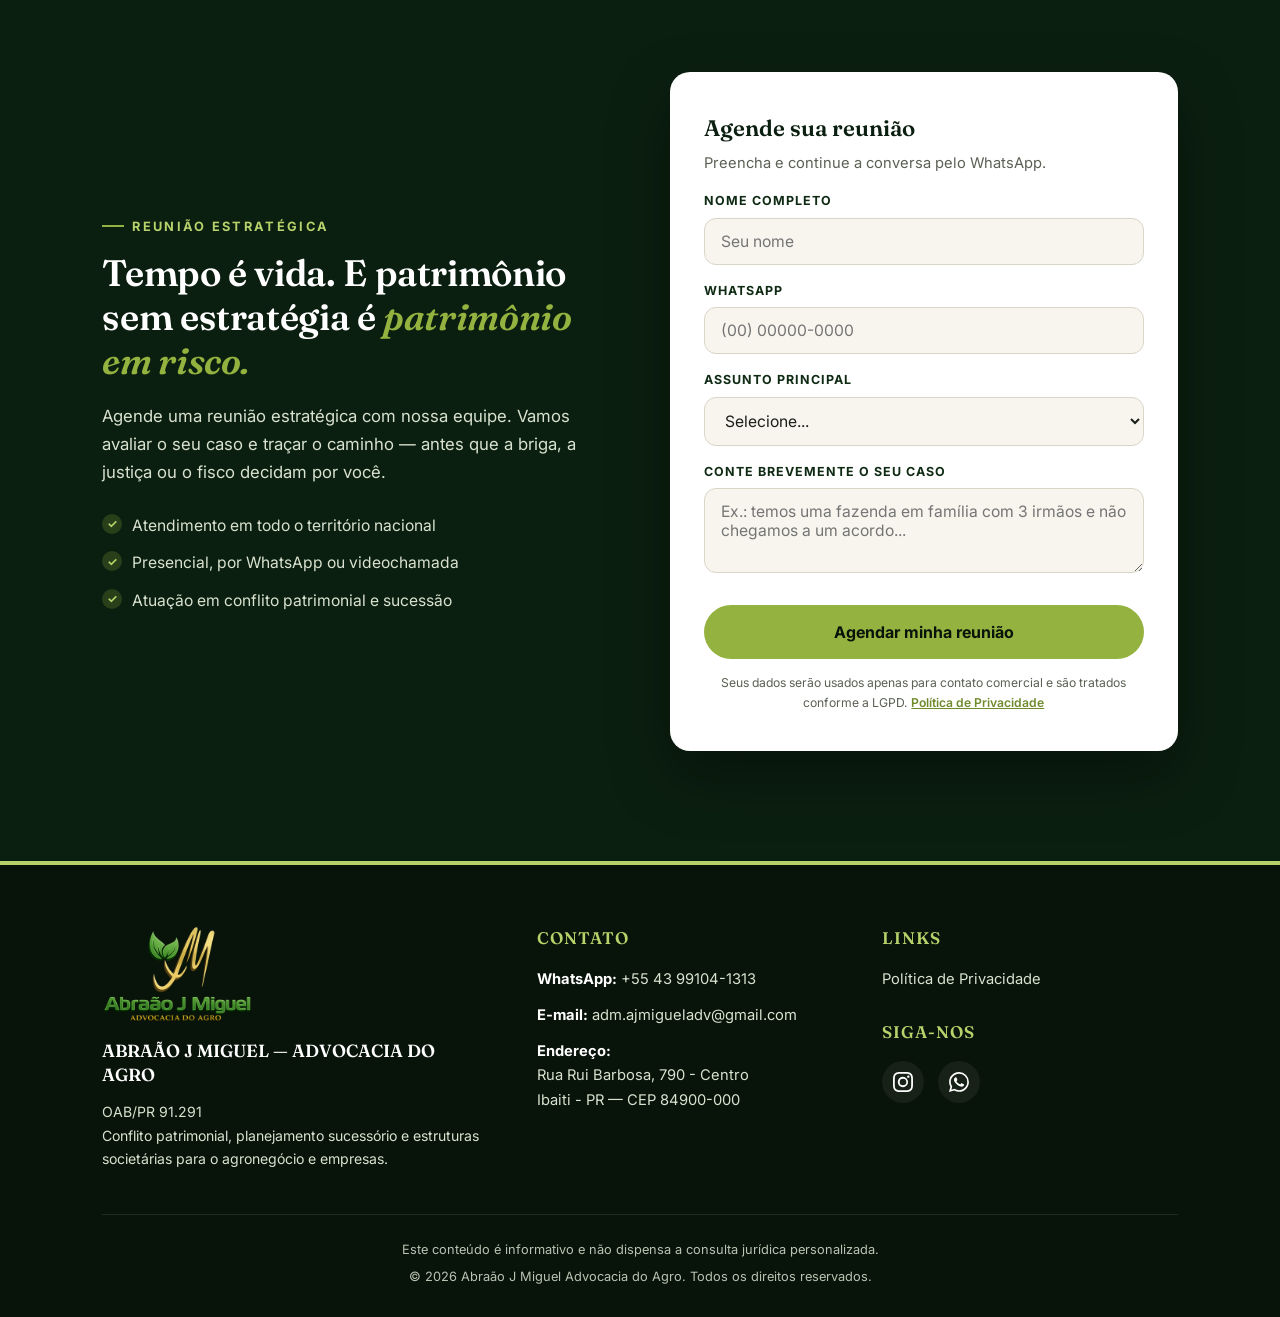
==== commit 08e0ef4c: "MUDANÇA video de introdução inseridona landing" ====
--- a/index.html
+++ b/index.html
@@ -62,10 +62,11 @@
     <!-- /FIM DO ESPAÇO DE RASTREAMENTO (BODY) -->
 
     <!-- ============================================================
-         VÍDEO DE INTRODUÇÃO — tela cheia ao abrir a página
+         VÍDEO DE INTRODUÇÃO — primeira seção da página.
+         A pessoa rola para baixo para continuar na landing page.
          Arquivo: Videos/introducao.mp4
     ============================================================= -->
-    <div class="intro-video" id="introVideo" role="dialog" aria-modal="true" aria-label="Vídeo de apresentação">
+    <section class="intro-video" id="introVideo" aria-label="Vídeo de apresentação">
 
         <!-- Fundo desfocado (só aparece no computador/tablet, onde sobram bordas) -->
         <video class="intro-fundo" id="introFundo" muted loop playsinline preload="none" aria-hidden="true"
@@ -94,21 +95,18 @@
             <span id="introSomTexto">Ativar som</span>
         </button>
 
-        <button type="button" class="intro-fechar" id="introFechar" aria-label="Fechar vídeo">
-            Fechar <span aria-hidden="true">✕</span>
-        </button>
-
-        <a href="#agendar" class="botao-principal intro-agendar" id="introAgendar"
-            data-evento="cta_video">Agendar reunião</a>
-    </div>
-
-    <!-- ============================================================
-         CABEÇALHO — só logo + CTA (sem menu, para não dispersar o lead)
-    ============================================================= -->
-    <header class="cabecalho-site">
-        <img src="Imagens/Logo.png" alt="Logo Abraão J Miguel Advocacia do Agro" class="logo-escritorio">
-        <a href="#agendar" class="botao-cabecalho" data-evento="cta_header">Agendar reunião</a>
-    </header>
+        <img src="Imagens/Logo.png" alt="Logo Abraão J Miguel Advocacia do Agro" class="intro-logo">
+
+        <a href="#agendar" class="botao-principal intro-agendar" data-evento="cta_video">Agendar reunião</a>
+
+        <a href="#inicio" class="intro-rolar" data-evento="rolar_video">
+            Role para continuar
+            <svg viewBox="0 0 24 24" fill="none" stroke="currentColor" stroke-width="2.5" stroke-linecap="round"
+                stroke-linejoin="round" aria-hidden="true">
+                <path d="m6 9 6 6 6-6" />
+            </svg>
+        </a>
+    </section>
 
 
     <!-- ============================================================
@@ -121,6 +119,12 @@
         </video>
 
         <div class="overlay-hero"></div>
+
+        <!-- CABEÇALHO — só logo + CTA (sem menu, para não dispersar o lead) -->
+        <header class="cabecalho-site">
+            <img src="Imagens/Logo.png" alt="Logo Abraão J Miguel Advocacia do Agro" class="logo-escritorio">
+            <a href="#agendar" class="botao-cabecalho" data-evento="cta_header">Agendar reunião</a>
+        </header>
 
         <div class="grade-hero">
 
@@ -140,12 +144,7 @@
                     <a href="https://wa.me/5543991041313?text=Ol%C3%A1!%20Quero%20agendar%20uma%20reuni%C3%A3o%20sobre%20planejamento%20patrimonial."
                         class="botao-secundario" target="_blank" rel="noopener noreferrer"
                         data-evento="whatsapp_hero">Falar no WhatsApp</a>
-                    <button type="button" class="botao-assistir" id="botaoAssistir" data-evento="assistir_video">
-                        <svg viewBox="0 0 24 24" fill="currentColor" aria-hidden="true">
-                            <path d="M8 5v14l11-7z" />
-                        </svg>
-                        Assistir Vídeo
-                    </button>
+
                 </div>
             </div>
 
--- a/style-landing.css
+++ b/style-landing.css
@@ -1061,25 +1061,20 @@
 
 
 /* =======================
-   VÍDEO DE INTRODUÇÃO (tela cheia)
-======================= */
-
-body.sem-rolagem {
+   VÍDEO DE INTRODUÇÃO (primeira seção, tela cheia)
+======================= */
+
+.intro-video {
+    position: relative;
+    height: 100vh;
+    height: 100dvh;
+    min-height: 480px;
+    padding: 0;
+    background: #000;
+    display: flex;
+    align-items: center;
+    justify-content: center;
     overflow: hidden;
-}
-
-.intro-video {
-    position: fixed;
-    inset: 0;
-    z-index: 5000;
-    background: #000;
-    display: none;
-    align-items: center;
-    justify-content: center;
-}
-
-.intro-video.aberto {
-    display: flex;
 }
 
 /* Fundo desfocado que preenche as laterais no computador */
@@ -1114,14 +1109,14 @@
     pointer-events: none;
     background:
         linear-gradient(to bottom, rgba(0, 0, 0, .55) 0, rgba(0, 0, 0, 0) 22%),
-        linear-gradient(to top, rgba(0, 0, 0, .65) 0, rgba(0, 0, 0, 0) 28%);
-}
-
-.intro-fechar,
+        linear-gradient(to top, rgba(0, 0, 0, .7) 0, rgba(0, 0, 0, 0) 32%);
+}
+
 .intro-som {
     position: absolute;
     z-index: 3;
     top: calc(16px + env(safe-area-inset-top, 0px));
+    left: 16px;
     display: inline-flex;
     align-items: center;
     gap: 10px;
@@ -1133,23 +1128,6 @@
     font-size: 1rem;
     cursor: pointer;
     transition: .2s;
-}
-
-.intro-fechar {
-    right: 16px;
-    background: rgba(0, 0, 0, .6);
-    color: var(--branco);
-    border: 1.5px solid rgba(255, 255, 255, .55);
-    backdrop-filter: blur(8px);
-}
-
-.intro-fechar:hover {
-    background: var(--branco);
-    color: var(--verde-noite);
-}
-
-.intro-som {
-    left: 16px;
     background: var(--oliva);
     color: var(--verde-carvao);
     border: 2px solid var(--branco);
@@ -1187,12 +1165,22 @@
     100% { box-shadow: 0 0 0 0 rgba(147, 178, 63, 0); }
 }
 
+.intro-logo {
+    position: absolute;
+    z-index: 3;
+    top: calc(14px + env(safe-area-inset-top, 0px));
+    right: 16px;
+    width: 100px;
+    height: auto;
+    filter: drop-shadow(0 4px 10px rgba(0, 0, 0, .5));
+}
+
 .intro-agendar {
     position: absolute;
     z-index: 3;
     left: 50%;
     transform: translateX(-50%);
-    bottom: calc(28px + env(safe-area-inset-bottom, 0px));
+    bottom: calc(72px + env(safe-area-inset-bottom, 0px));
     width: min(90%, 420px);
     padding: 18px 28px;
     font-size: 1.1rem;
@@ -1203,20 +1191,45 @@
     transform: translateX(-50%) translateY(-2px);
 }
 
+.intro-rolar {
+    position: absolute;
+    z-index: 3;
+    left: 50%;
+    transform: translateX(-50%);
+    bottom: calc(20px + env(safe-area-inset-bottom, 0px));
+    display: inline-flex;
+    align-items: center;
+    gap: 6px;
+    color: var(--branco);
+    text-decoration: none;
+    font-size: .88rem;
+    font-weight: 600;
+    white-space: nowrap;
+    opacity: .9;
+}
+
+.intro-rolar svg {
+    width: 20px;
+    height: 20px;
+    animation: quicarSeta 1.4s ease-in-out infinite;
+}
+
+@keyframes quicarSeta {
+    0%, 100% { transform: translateY(0); }
+    50% { transform: translateY(5px); }
+}
+
 @media (max-width: 480px) {
-    .intro-fechar,
     .intro-som {
         font-size: .9rem;
         padding: 11px 16px;
         gap: 8px;
-    }
-
-    .intro-fechar {
+        left: 12px;
+    }
+
+    .intro-logo {
+        width: 80px;
         right: 12px;
-    }
-
-    .intro-som {
-        left: 12px;
     }
 }
 
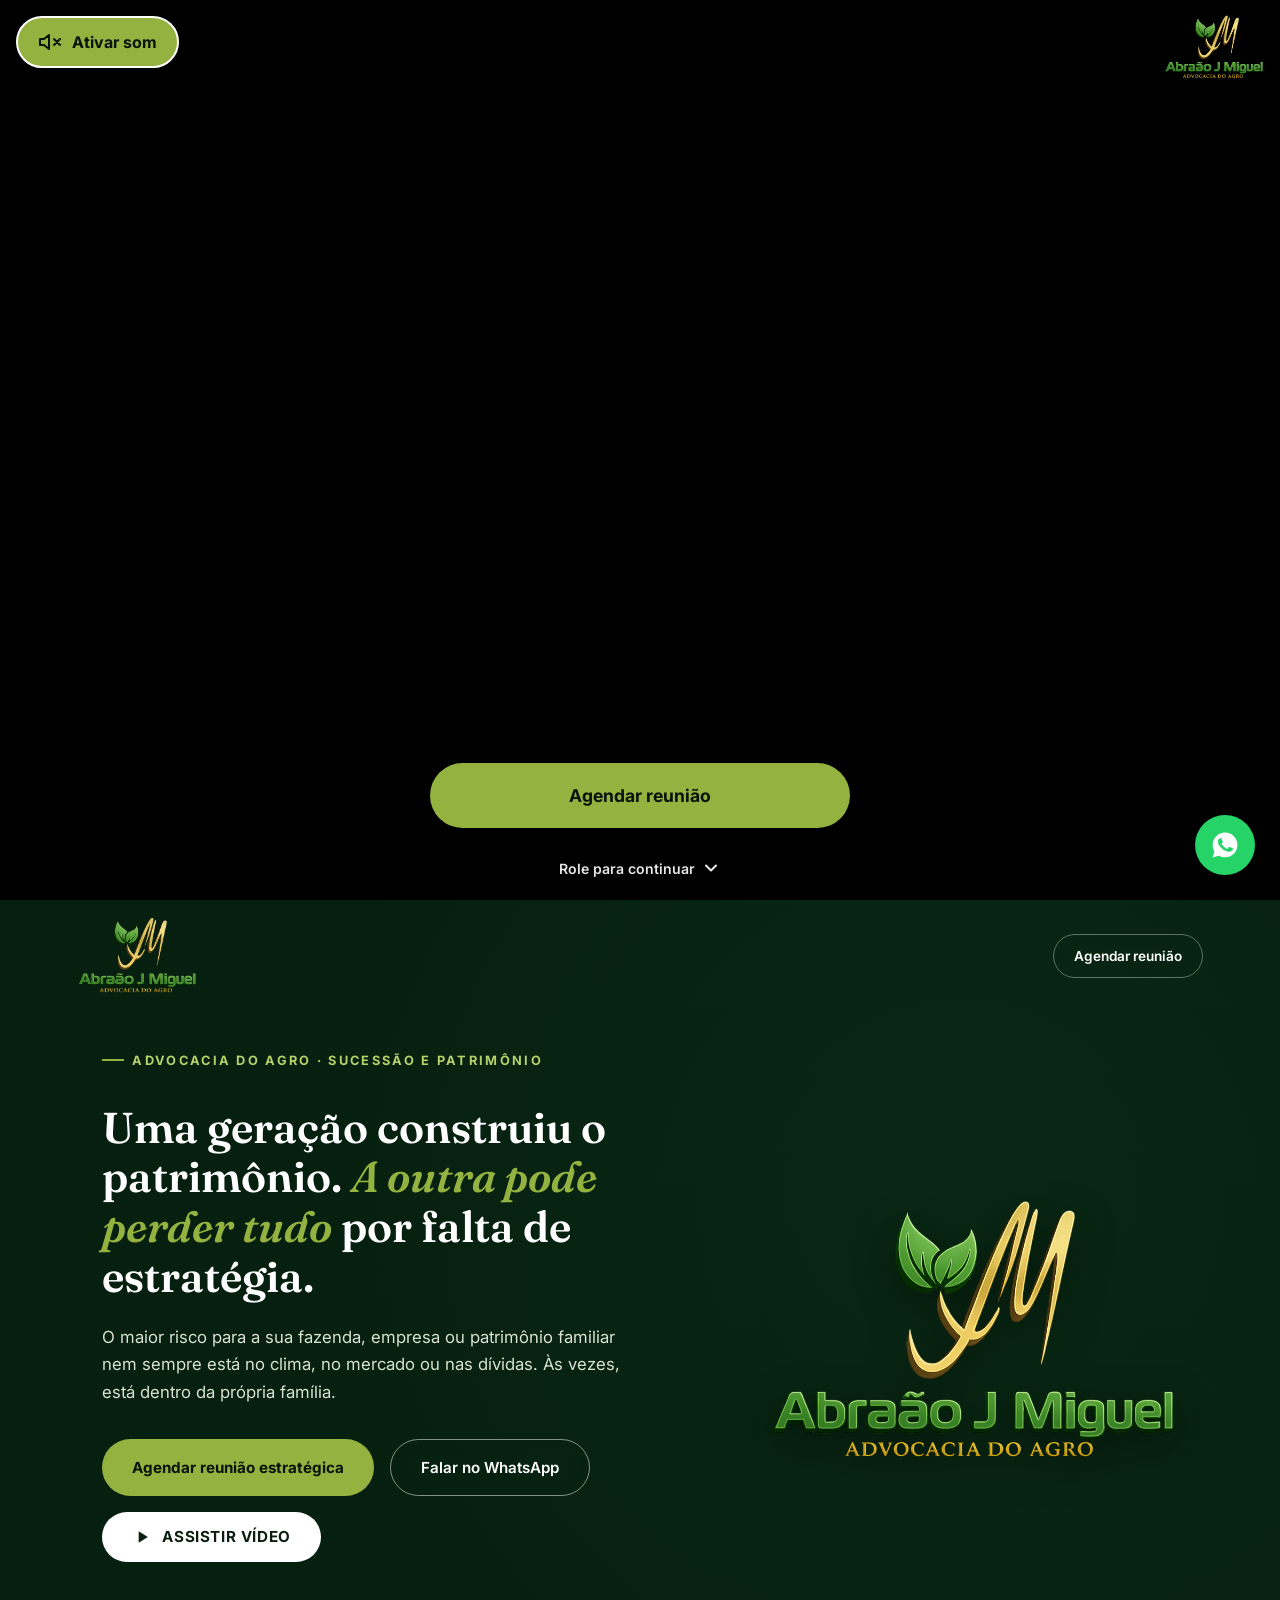
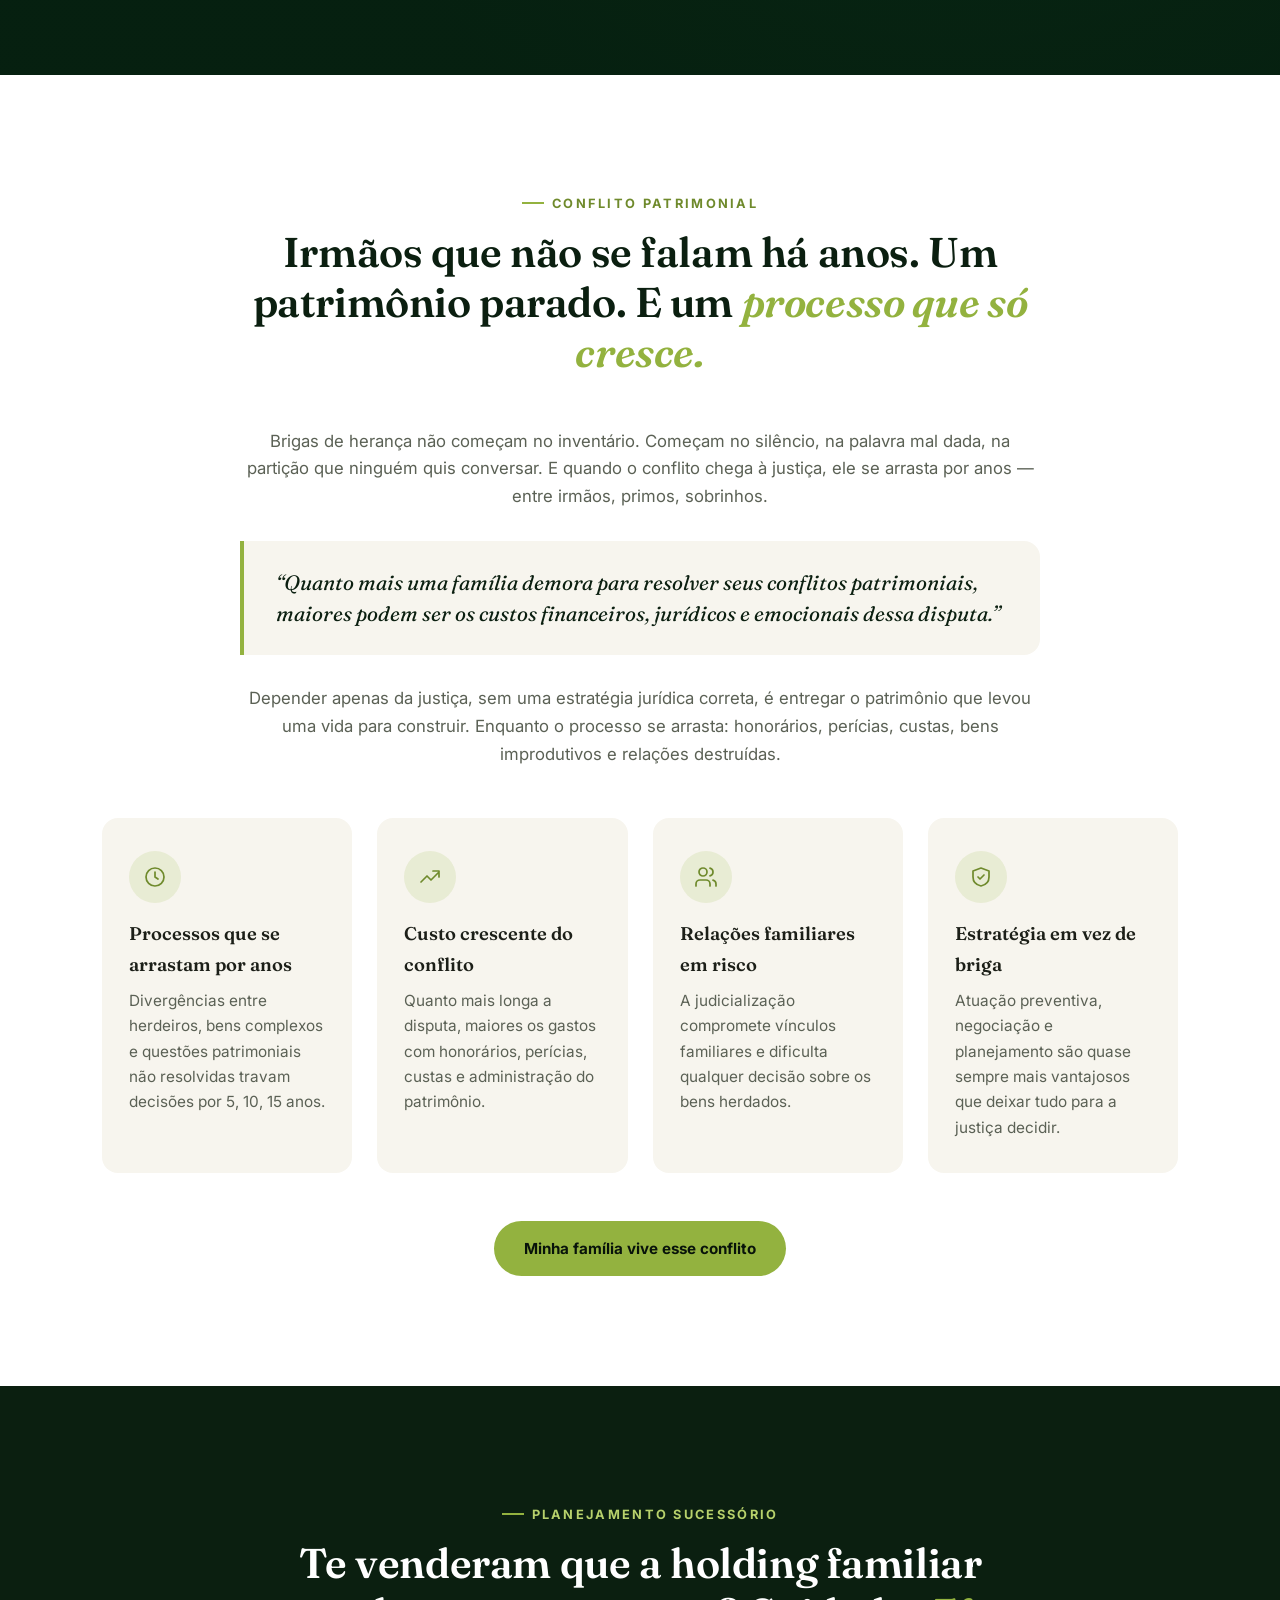
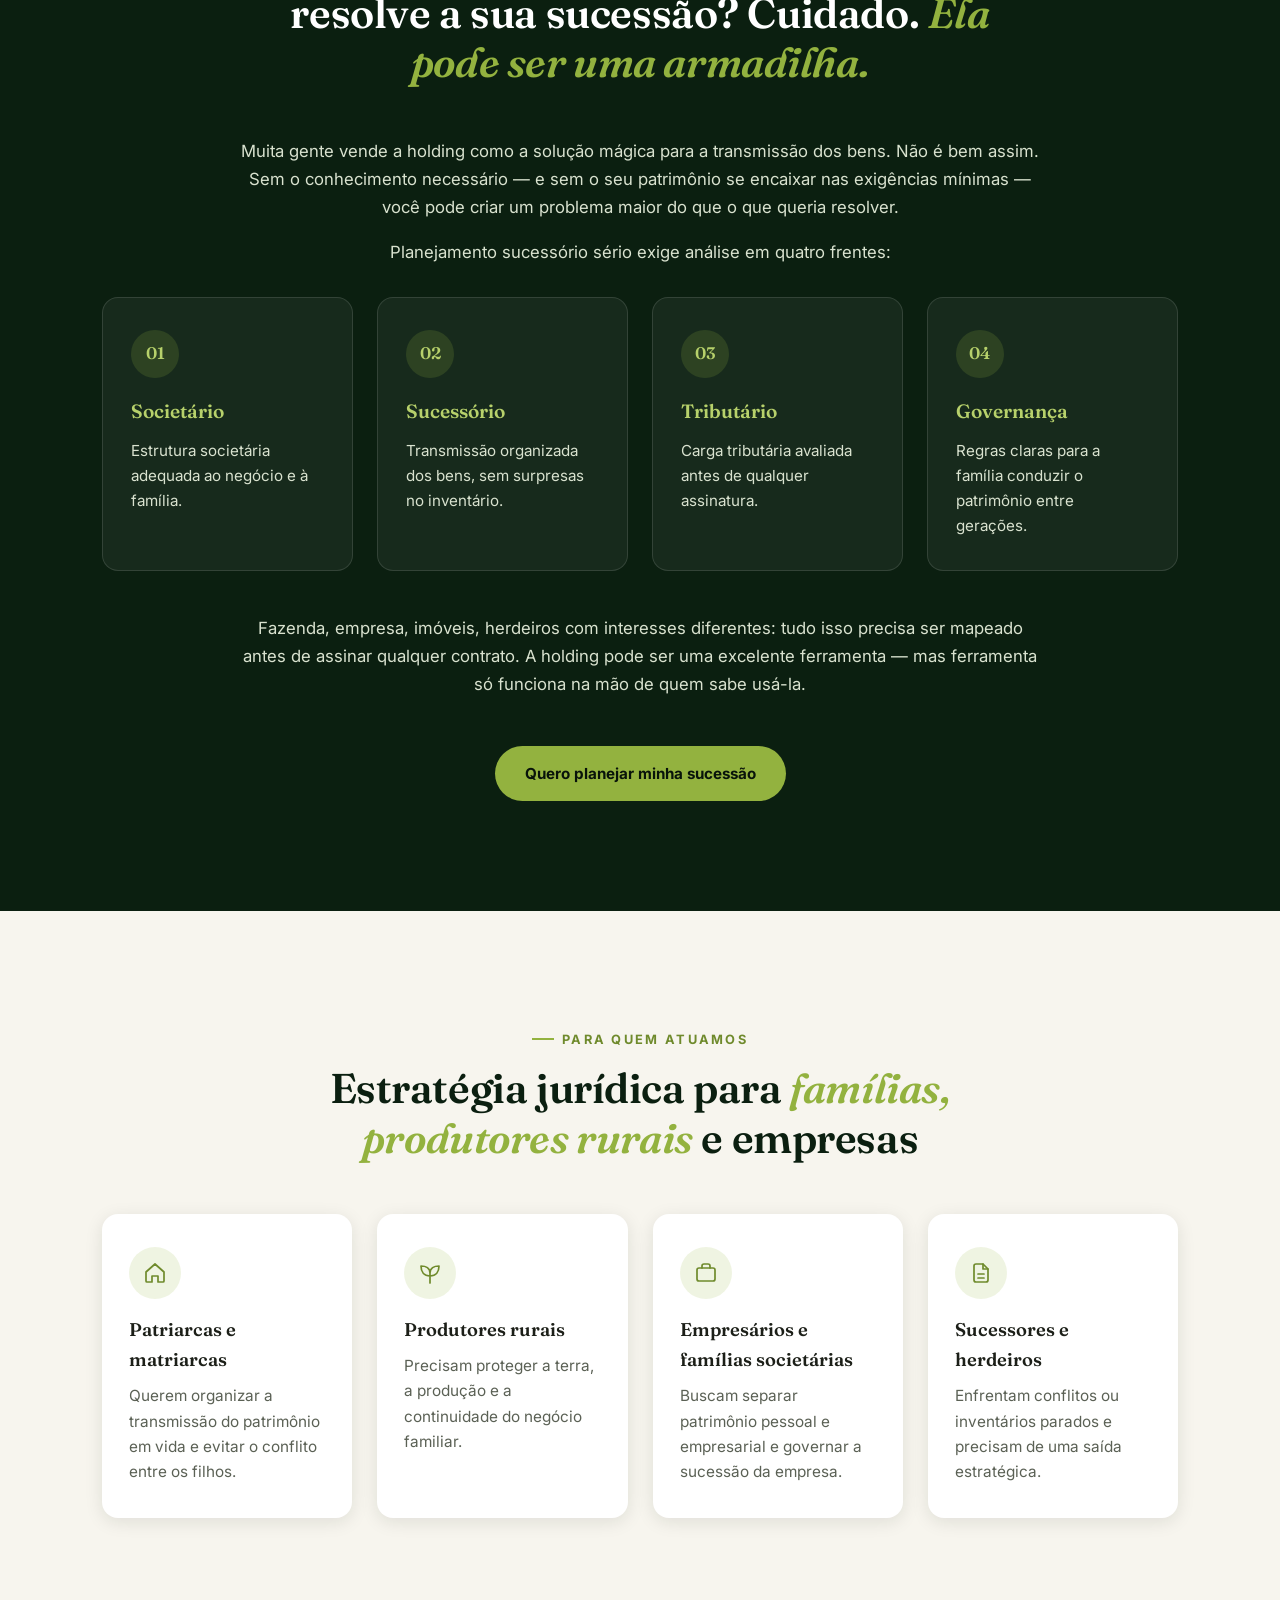
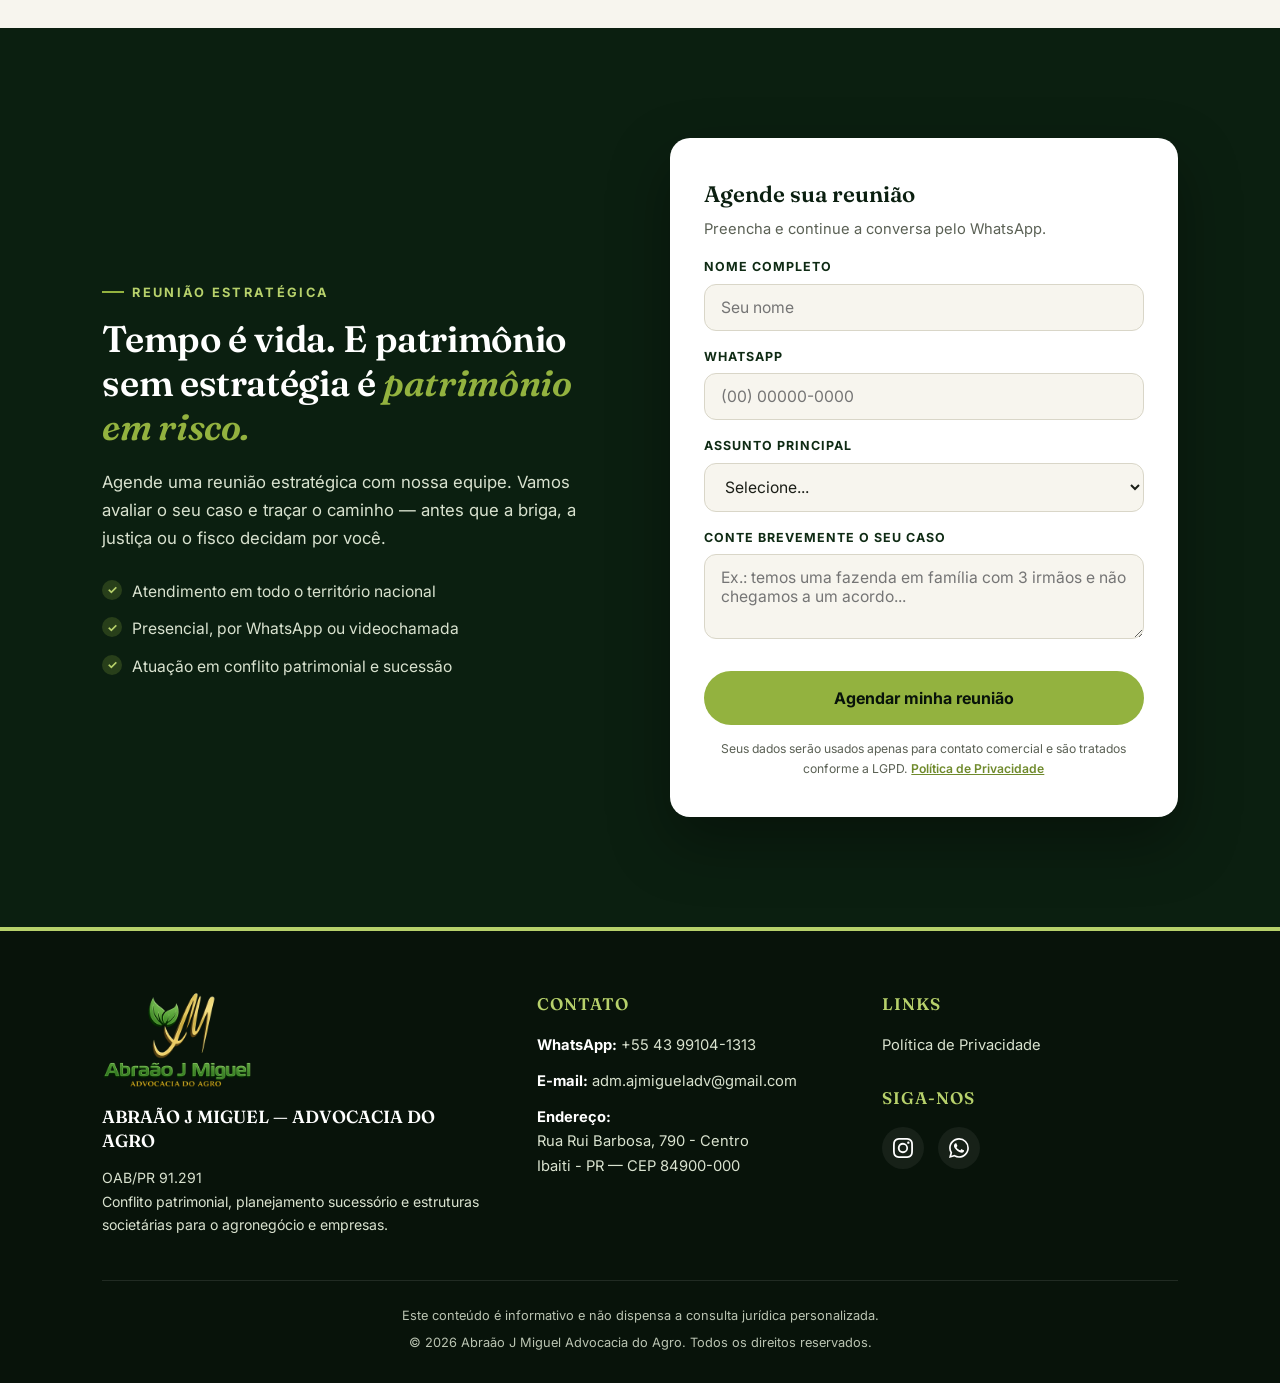
==== commit 1beb8bcb: "CORREÇÃO do actions para registrar a lead do wtpp" ====
--- a/index.html
+++ b/index.html
@@ -144,7 +144,12 @@
                     <a href="https://wa.me/5543991041313?text=Ol%C3%A1!%20Quero%20agendar%20uma%20reuni%C3%A3o%20sobre%20planejamento%20patrimonial."
                         class="botao-secundario" target="_blank" rel="noopener noreferrer"
                         data-evento="whatsapp_hero">Falar no WhatsApp</a>
-
+                    <button type="button" class="botao-assistir" id="botaoAssistir" data-evento="assistir_video">
+                        <svg viewBox="0 0 24 24" fill="currentColor" aria-hidden="true">
+                            <path d="M8 5v14l11-7z" />
+                        </svg>
+                        ASSISTIR VÍDEO
+                    </button>
                 </div>
             </div>
 
@@ -393,7 +398,13 @@
                 </ul>
             </div>
 
-            <form class="formulario-contato revelar" id="formularioContato" novalidate>
+            <form class="formulario-contato revelar" id="formularioContato" name="contato" method="POST"
+                data-netlify="true" netlify-honeypot="bot-field" novalidate>
+                <input type="hidden" name="form-name" value="contato">
+                <input type="hidden" name="origem" id="origem" value="">
+                <p class="campo-oculto" aria-hidden="true">
+                    <label>Não preencha: <input type="text" name="bot-field" tabindex="-1" autocomplete="off"></label>
+                </p>
                 <h3>Agende sua reunião</h3>
                 <p class="subtitulo-form">Preencha e continue a conversa pelo WhatsApp.</p>
 
--- a/style-landing.css
+++ b/style-landing.css
@@ -1270,3 +1270,12 @@
         width: 100%;
     }
 }
+
+/* Campo-isca anti-spam do formulário (invisível para pessoas) */
+.campo-oculto {
+    position: absolute;
+    left: -9999px;
+    width: 1px;
+    height: 1px;
+    overflow: hidden;
+}
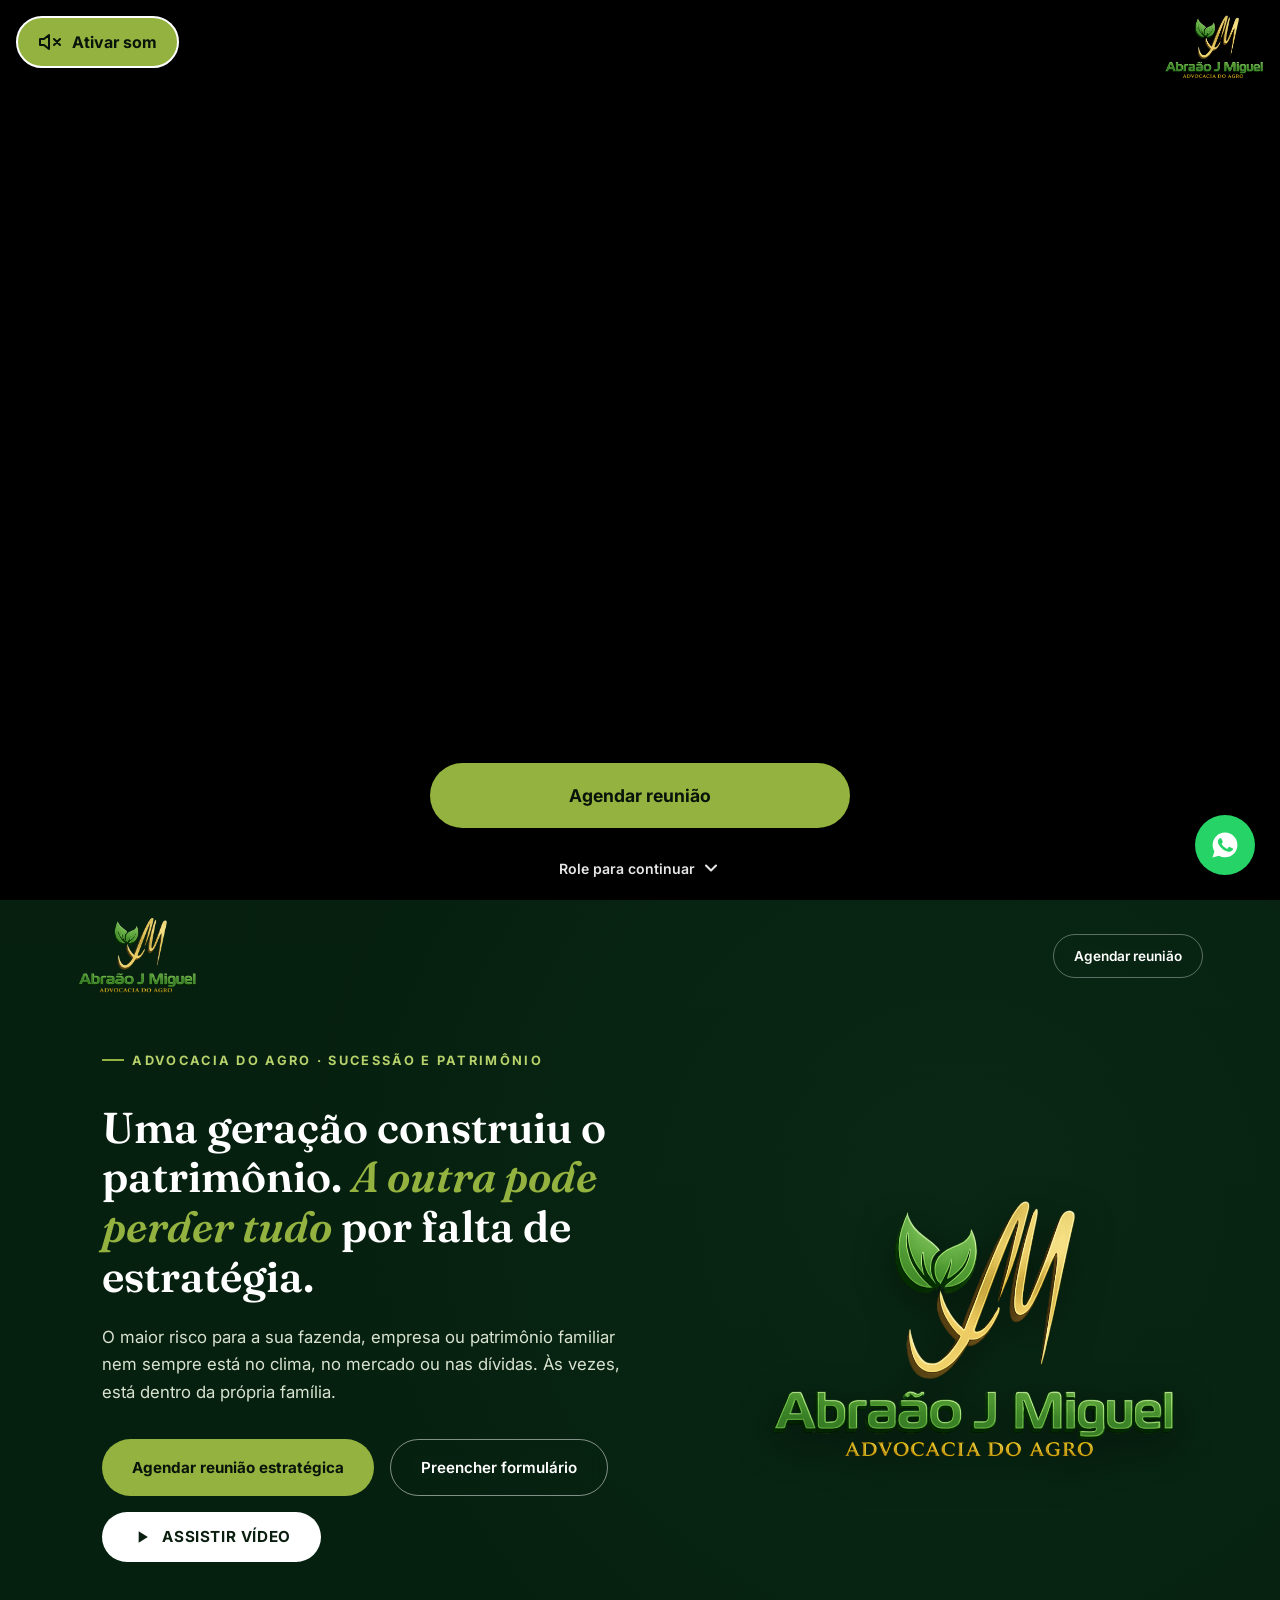
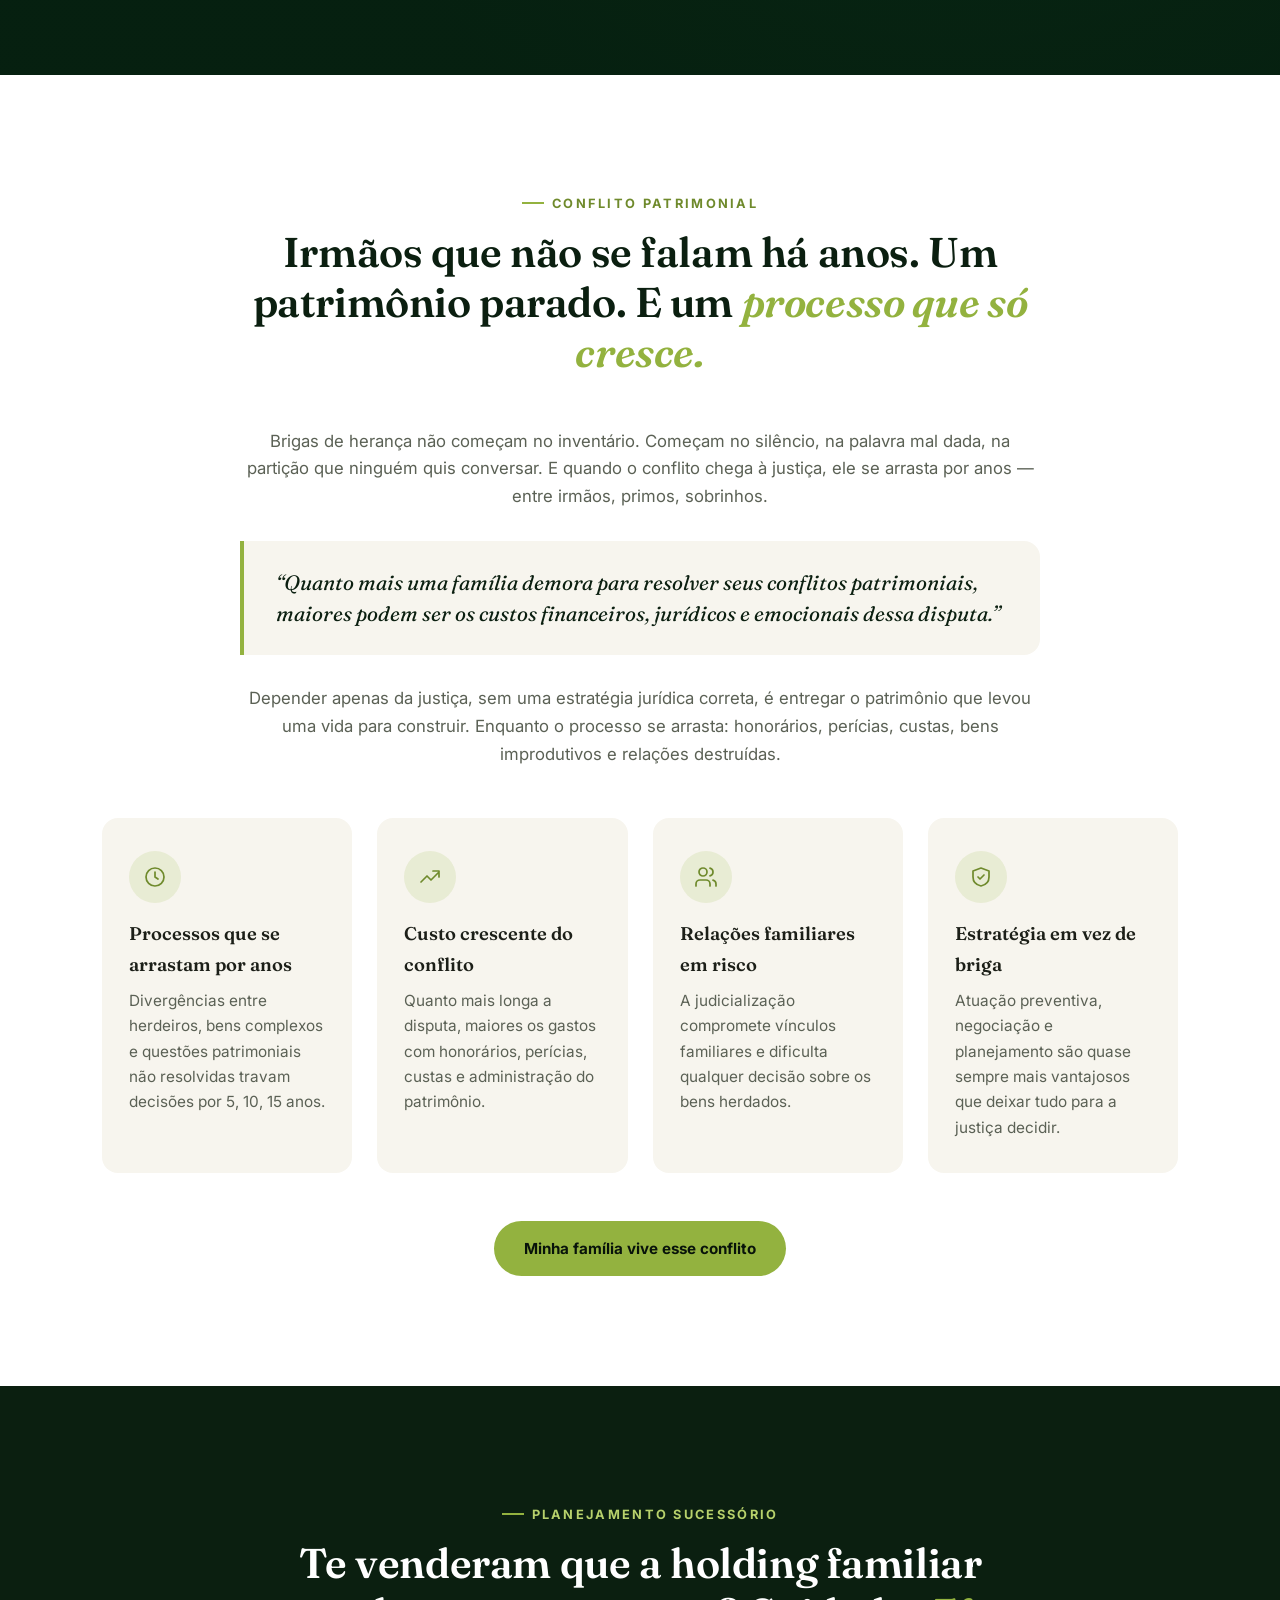
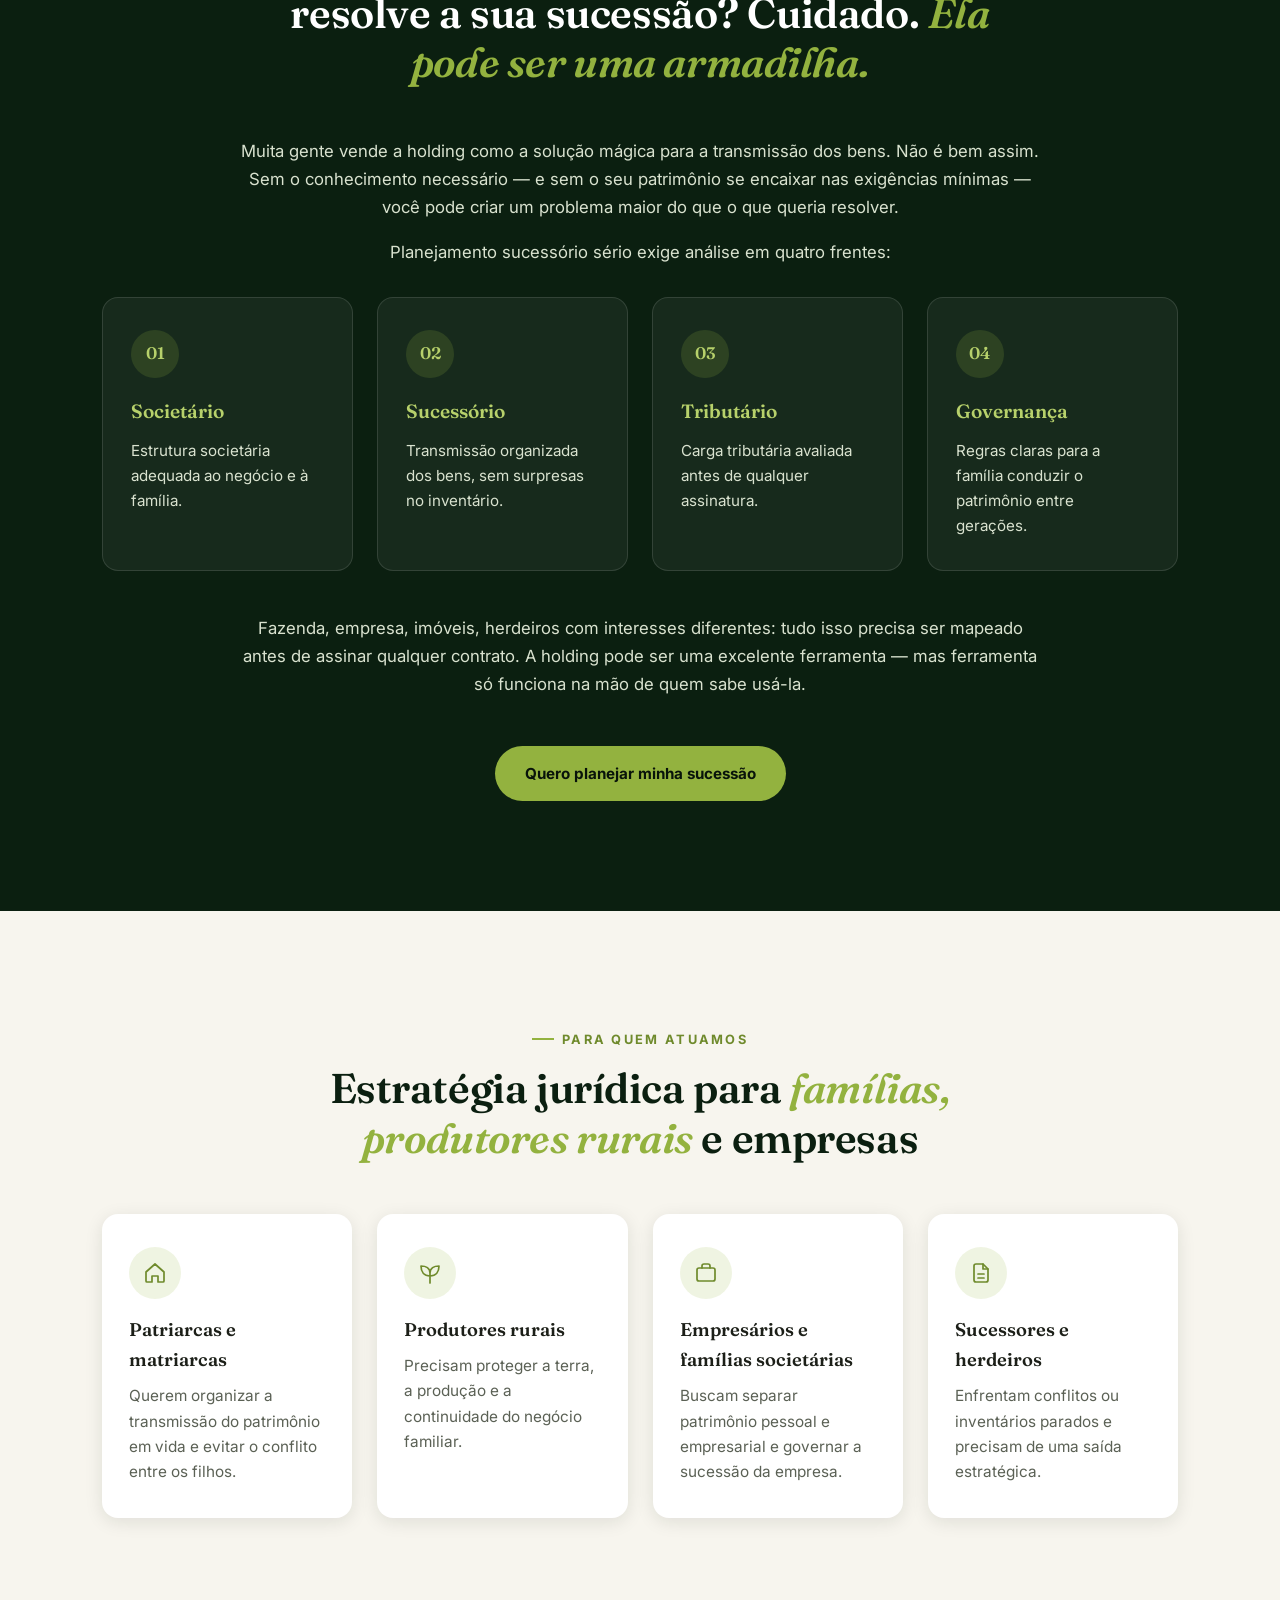
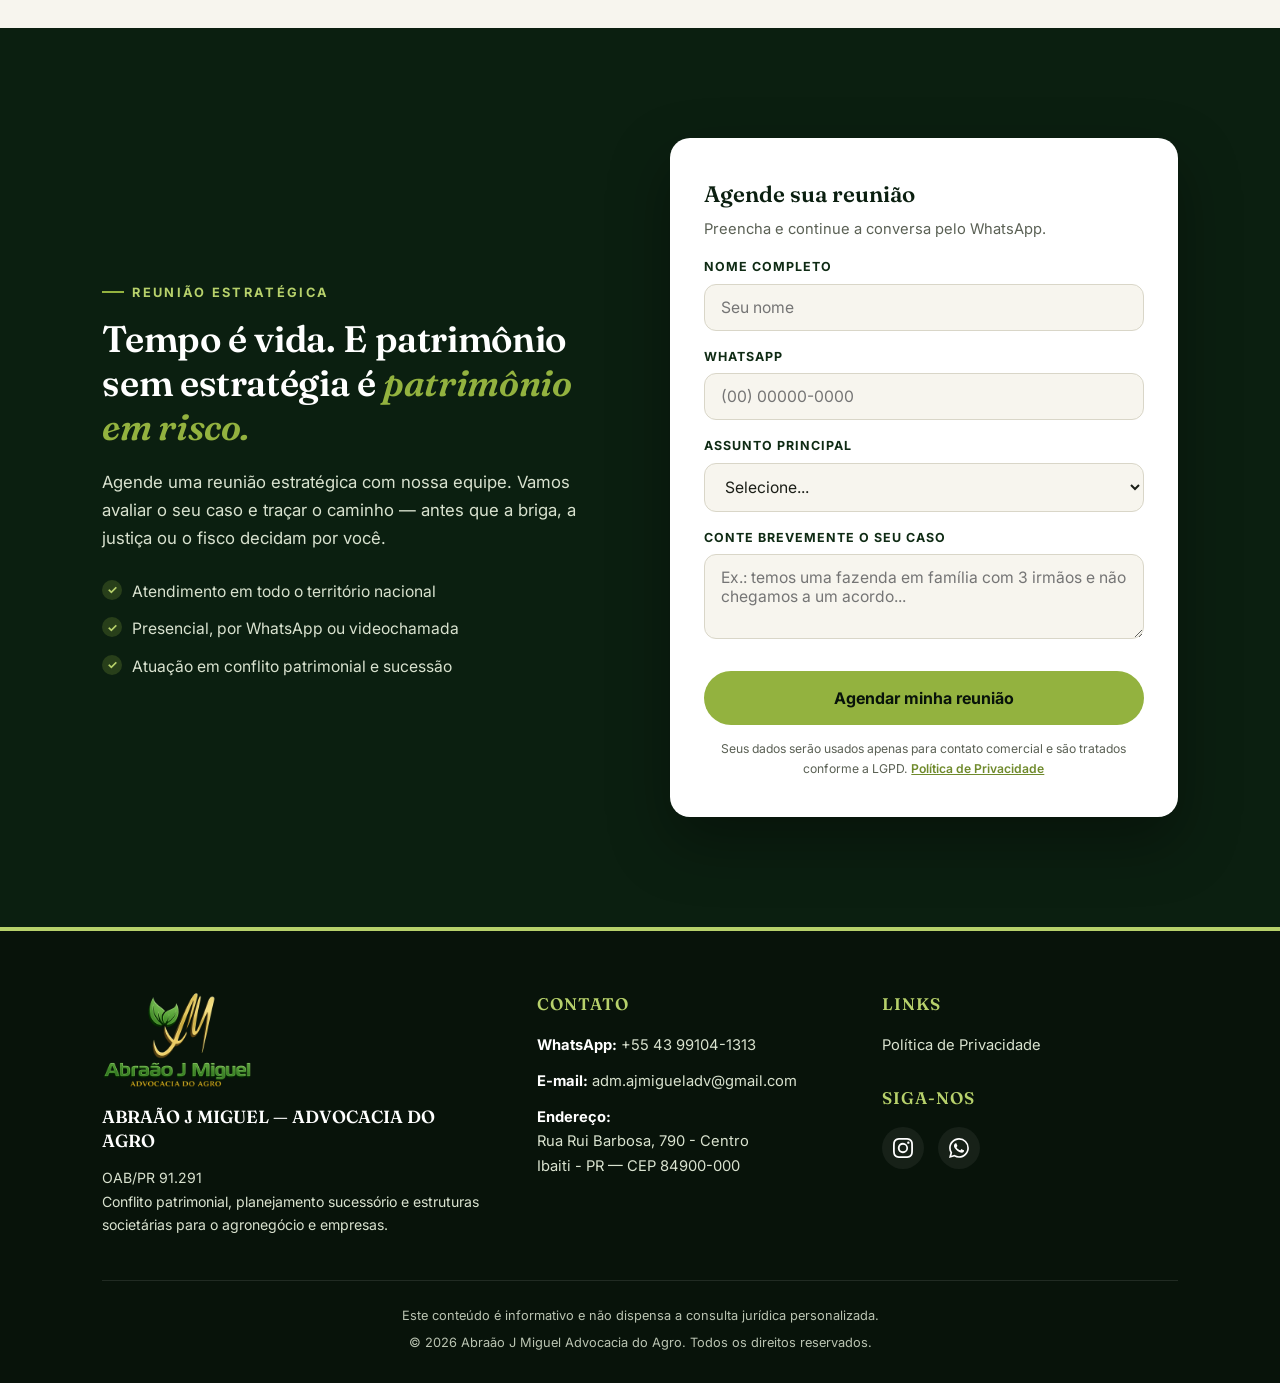
==== commit 7bda6d32: "ADIÇÃO agendar reunião leva pro wpp" ====
--- a/index.html
+++ b/index.html
@@ -97,7 +97,8 @@
 
         <img src="Imagens/Logo.png" alt="Logo Abraão J Miguel Advocacia do Agro" class="intro-logo">
 
-        <a href="#agendar" class="botao-principal intro-agendar" data-evento="cta_video">Agendar reunião</a>
+        <a href="https://wa.me/5543991041313?text=Ol%C3%A1%21%20Vim%20pelo%20site%20e%20quero%20agendar%20uma%20reuni%C3%A3o%20estrat%C3%A9gica%20sobre%20planejamento%20patrimonial%20e%20sucess%C3%A3o." class="botao-principal intro-agendar" target="_blank" rel="noopener noreferrer"
+            data-evento="cta_video">Agendar reunião</a>
 
         <a href="#inicio" class="intro-rolar" data-evento="rolar_video">
             Role para continuar
@@ -123,7 +124,8 @@
         <!-- CABEÇALHO — só logo + CTA (sem menu, para não dispersar o lead) -->
         <header class="cabecalho-site">
             <img src="Imagens/Logo.png" alt="Logo Abraão J Miguel Advocacia do Agro" class="logo-escritorio">
-            <a href="#agendar" class="botao-cabecalho" data-evento="cta_header">Agendar reunião</a>
+            <a href="https://wa.me/5543991041313?text=Ol%C3%A1%21%20Vim%20pelo%20site%20e%20quero%20agendar%20uma%20reuni%C3%A3o%20estrat%C3%A9gica%20sobre%20planejamento%20patrimonial%20e%20sucess%C3%A3o." class="botao-cabecalho" target="_blank" rel="noopener noreferrer"
+                data-evento="cta_header">Agendar reunião</a>
         </header>
 
         <div class="grade-hero">
@@ -140,10 +142,9 @@
                 </p>
 
                 <div class="botoes-hero">
-                    <a href="#agendar" class="botao-principal" data-evento="cta_hero">Agendar reunião estratégica</a>
-                    <a href="https://wa.me/5543991041313?text=Ol%C3%A1!%20Quero%20agendar%20uma%20reuni%C3%A3o%20sobre%20planejamento%20patrimonial."
-                        class="botao-secundario" target="_blank" rel="noopener noreferrer"
-                        data-evento="whatsapp_hero">Falar no WhatsApp</a>
+                    <a href="https://wa.me/5543991041313?text=Ol%C3%A1%21%20Vim%20pelo%20site%20e%20quero%20agendar%20uma%20reuni%C3%A3o%20estrat%C3%A9gica%20sobre%20planejamento%20patrimonial%20e%20sucess%C3%A3o." class="botao-principal" target="_blank" rel="noopener noreferrer"
+                        data-evento="cta_hero">Agendar reunião estratégica</a>
+                    <a href="#agendar" class="botao-secundario" data-evento="formulario_hero">Preencher formulário</a>
                     <button type="button" class="botao-assistir" id="botaoAssistir" data-evento="assistir_video">
                         <svg viewBox="0 0 24 24" fill="currentColor" aria-hidden="true">
                             <path d="M8 5v14l11-7z" />
